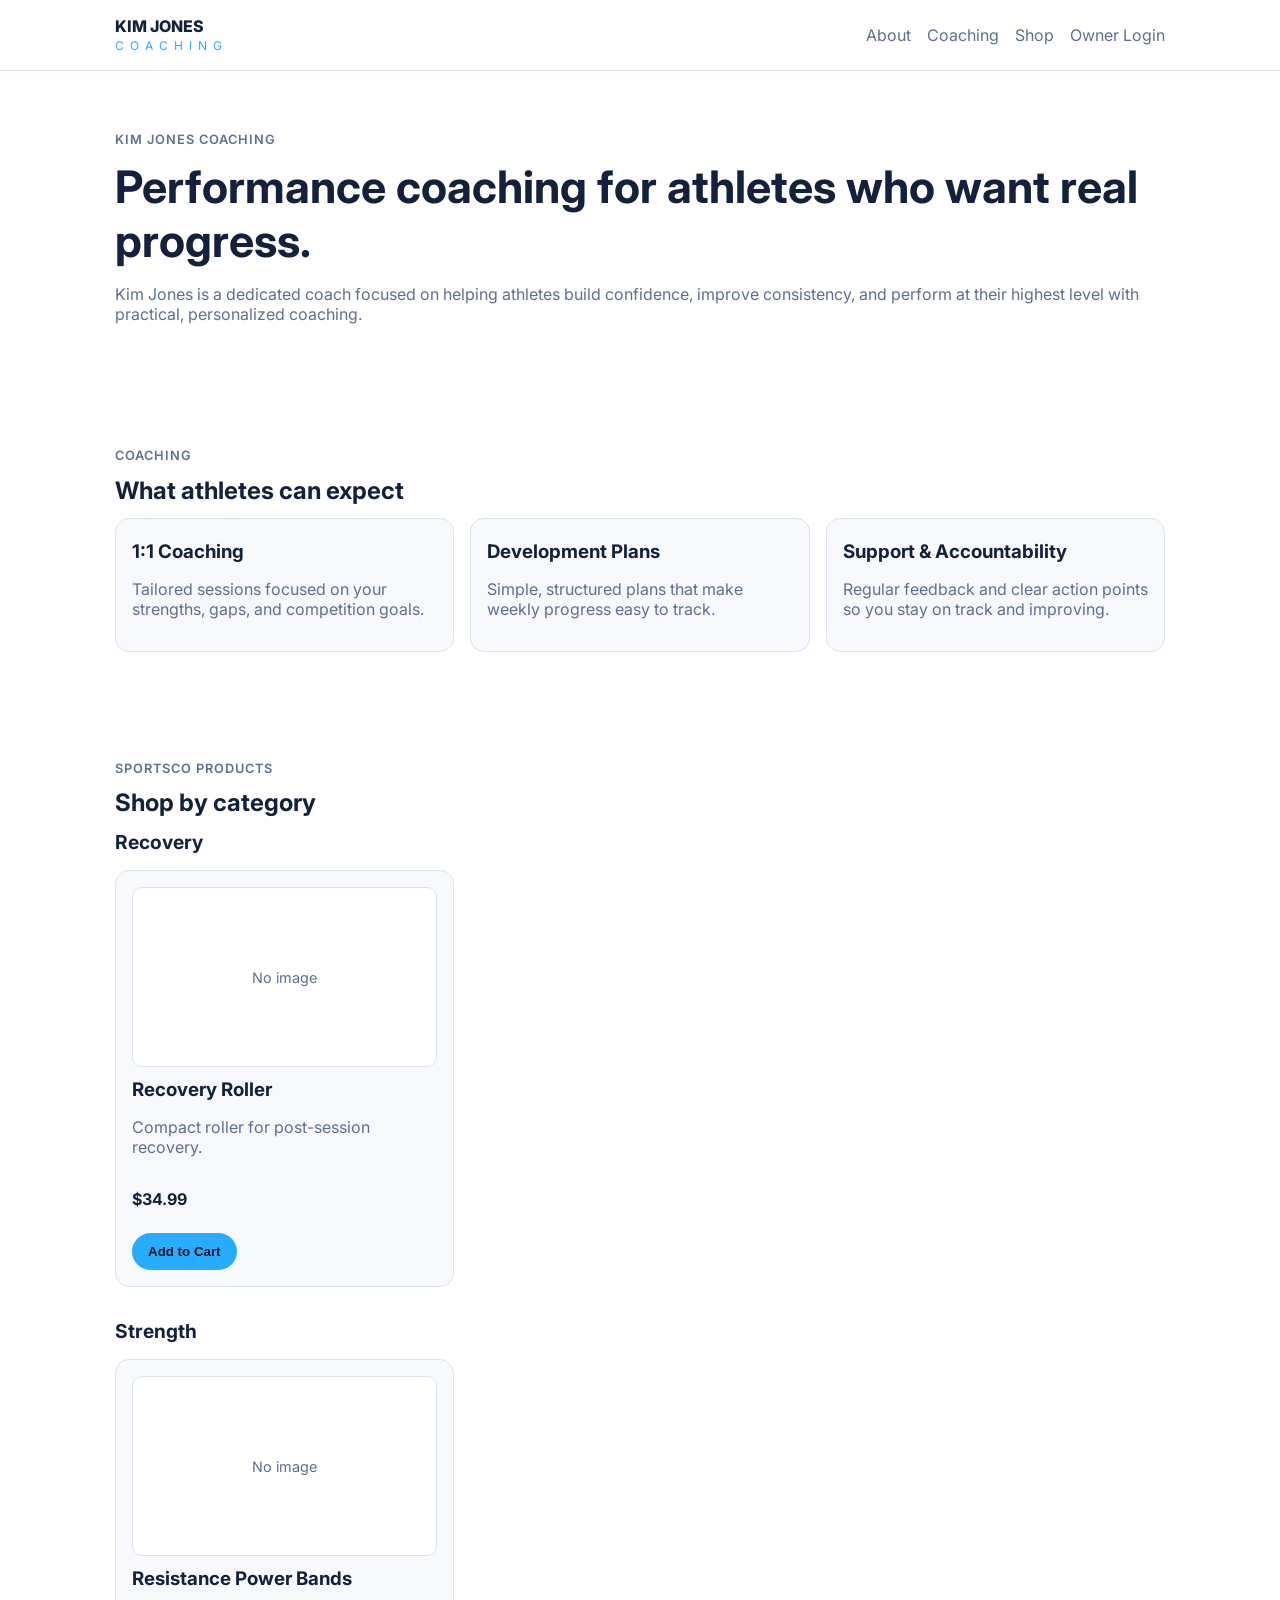
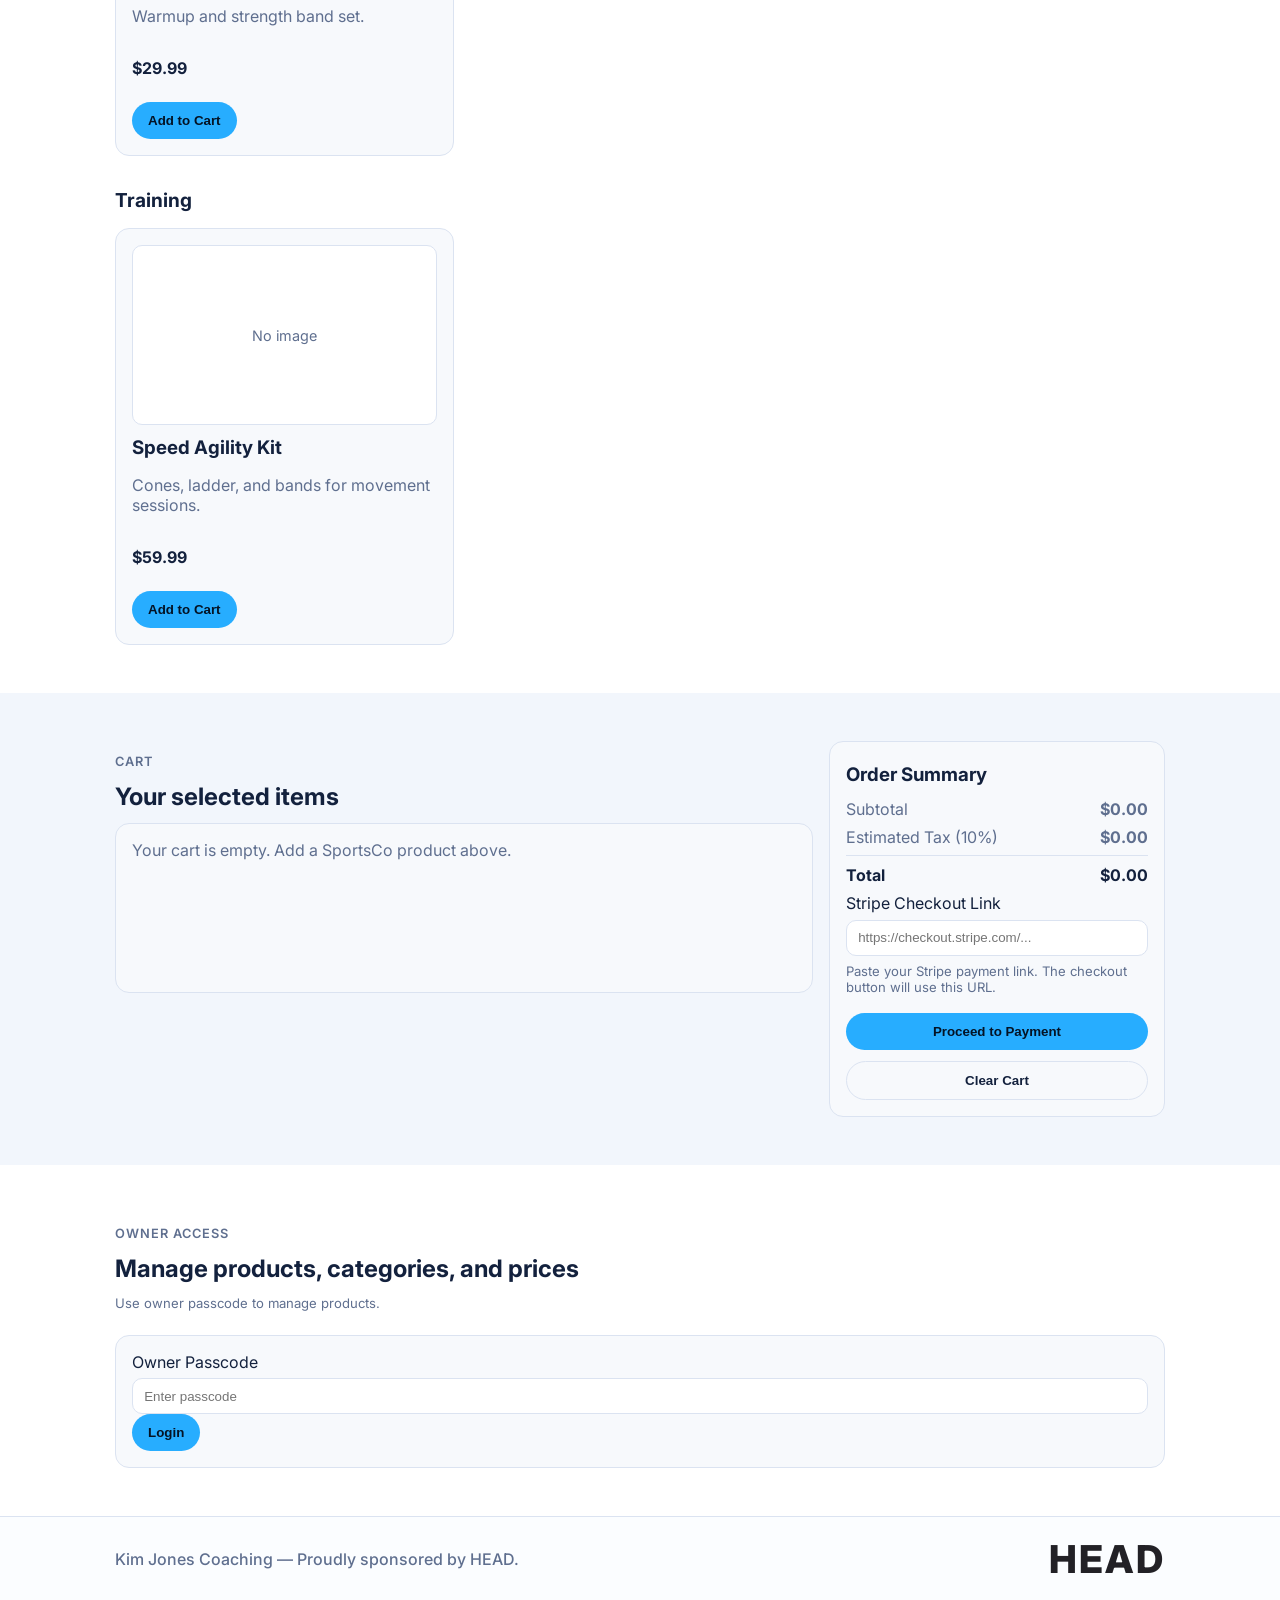
==== index.html @ 7fb7e4e1 "Restructure homepage content, move HEAD sponsor to footer, and add product categories" ====
<!DOCTYPE html>
<html lang="en">
  <head>
    <meta charset="UTF-8" />
    <meta name="viewport" content="width=device-width, initial-scale=1.0" />
    <title>Kim Jones Coaching</title>
    <link rel="preconnect" href="https://fonts.googleapis.com" />
    <link rel="preconnect" href="https://fonts.gstatic.com" crossorigin />
    <link
      href="https://fonts.googleapis.com/css2?family=Inter:wght@400;500;600;700;800&display=swap"
      rel="stylesheet"
    />
    <link rel="stylesheet" href="styles.css" />
  </head>
  <body>
    <header class="site-header">
      <nav class="container nav">
        <a href="#" class="brand" aria-label="Kim Jones Coaching home">
          <span class="brand-main">KIM JONES</span>
          <span class="brand-sub">COACHING</span>
        </a>
        <div class="nav-links">
          <a href="#about">About</a>
          <a href="#coaching">Coaching</a>
          <a href="#shop">Shop</a>
          <a href="#owner">Owner Login</a>
        </div>
      </nav>
    </header>

    <main>
      <section class="hero" id="about">
        <div class="container hero-grid">
          <div class="hero-copy">
            <p class="eyebrow">Kim Jones Coaching</p>
            <h1>Performance coaching for athletes who want real progress.</h1>
            <p>
              Kim Jones is a dedicated coach focused on helping athletes build confidence,
              improve consistency, and perform at their highest level with practical,
              personalized coaching.
            </p>
          </div>
        </div>
      </section>

      <section class="section" id="coaching">
        <div class="container">
          <div class="section-head">
            <p class="eyebrow">Coaching</p>
            <h2>What athletes can expect</h2>
          </div>
          <div class="cards three-col">
            <article class="product-card">
              <h3>1:1 Coaching</h3>
              <p>Tailored sessions focused on your strengths, gaps, and competition goals.</p>
            </article>
            <article class="product-card">
              <h3>Development Plans</h3>
              <p>Simple, structured plans that make weekly progress easy to track.</p>
            </article>
            <article class="product-card">
              <h3>Support & Accountability</h3>
              <p>Regular feedback and clear action points so you stay on track and improving.</p>
            </article>
          </div>
        </div>
      </section>

      <section class="section" id="shop">
        <div class="container">
          <div class="section-head">
            <p class="eyebrow">SportsCo Products</p>
            <h2>Shop by category</h2>
          </div>
          <div id="product-list" class="shop-categories"></div>
        </div>
      </section>

      <section class="section alt" id="cart">
        <div class="container cart-layout">
          <div>
            <div class="section-head">
              <p class="eyebrow">Cart</p>
              <h2>Your selected items</h2>
            </div>
            <div id="cart-items" class="cart-items"></div>
          </div>

          <aside class="cart-summary" id="checkout">
            <h3>Order Summary</h3>
            <div class="summary-row"><span>Subtotal</span><strong id="subtotal">$0.00</strong></div>
            <div class="summary-row"><span>Estimated Tax (10%)</span><strong id="tax">$0.00</strong></div>
            <div class="summary-row total"><span>Total</span><strong id="total">$0.00</strong></div>

            <label for="stripe-link">Stripe Checkout Link</label>
            <input id="stripe-link" type="url" placeholder="https://checkout.stripe.com/..." />
            <p class="helper-text">Paste your Stripe payment link. The checkout button will use this URL.</p>

            <button class="btn btn-primary full" id="checkout-btn">Proceed to Payment</button>
            <button class="btn btn-secondary full" id="clear-cart-btn">Clear Cart</button>
          </aside>
        </div>
      </section>

      <section class="section" id="owner">
        <div class="container owner-wrap">
          <div class="section-head">
            <p class="eyebrow">Owner Access</p>
            <h2>Manage products, categories, and prices</h2>
            <p id="owner-status" class="helper-text"></p>
          </div>

          <form id="owner-login-form" class="owner-login-form">
            <label for="owner-passcode">Owner Passcode</label>
            <input id="owner-passcode" type="password" placeholder="Enter passcode" required />
            <button type="submit" class="btn btn-primary">Login</button>
          </form>

          <div id="owner-panel" hidden>
            <form id="owner-add-form" class="owner-add-form">
              <h3>Add Product</h3>
              <input id="owner-product-name" type="text" placeholder="Product name" required />
              <input id="owner-product-price" type="number" step="0.01" min="0" placeholder="Price" required />
              <input id="owner-product-discount" type="number" step="0.01" min="0" max="100" placeholder="Discount % (optional)" />
              <input id="owner-product-category" type="text" placeholder="Category (e.g. Rackets, Shoes, Accessories)" required />
              <input id="owner-product-desc" type="text" placeholder="Short description" />
              <label for="owner-product-image">Product image</label>
              <input id="owner-product-image" type="file" accept="image/*" />
              <button type="submit" class="btn btn-primary">Add Product</button>
              <button type="button" id="owner-logout-btn" class="btn btn-secondary">Logout</button>
            </form>

            <div class="owner-products" id="owner-products-list"></div>
          </div>
        </div>
      </section>
    </main>

    <footer class="site-footer">
      <div class="container footer-inner">
        <p class="footer-copy">Kim Jones Coaching — Proudly sponsored by HEAD.</p>
        <a class="head-link" href="https://www.head.com/en_NZ/" target="_blank" rel="noopener noreferrer" aria-label="Visit HEAD New Zealand website">
          <span class="head-logo" aria-hidden="true">HEAD</span>
        </a>
      </div>
    </footer>

    <script src="app.js"></script>
  </body>
</html>
---- styles.css ----
:root {
  --bg: #ffffff;
  --surface: #f7f9fc;
  --text: #13213d;
  --muted: #5f6f8f;
  --primary: #27adff;
  --border: #dbe3f1;
  --radius: 14px;
}

* { box-sizing: border-box; }
body { margin: 0; font-family: "Inter", sans-serif; color: var(--text); background: var(--bg); }
.container { width: min(1050px, 92%); margin: 0 auto; }

.site-header { position: sticky; top: 0; backdrop-filter: blur(10px); background: rgba(255,255,255,0.95); border-bottom: 1px solid var(--border); }
.nav { min-height: 70px; display: flex; align-items: center; justify-content: space-between; gap: 1rem; }
.brand { text-decoration: none; color: var(--text); display: grid; line-height: 1; }
.brand-main { font-weight: 800; }
.brand-sub { color: var(--primary); letter-spacing: 6px; font-size: 0.75rem; margin-top: 0.35rem; }
.nav-links { display: flex; gap: 1rem; }
.nav-links a { color: var(--muted); text-decoration: none; }

.hero, .section { padding: 3rem 0; }
.hero-copy p, .section p { color: var(--muted); }
.eyebrow { color: var(--primary); font-size: 0.8rem; letter-spacing: 0.08em; text-transform: uppercase; font-weight: 600; }
h1 { font-size: clamp(1.8rem, 4vw, 2.8rem); margin: 0.3rem 0 0.8rem; }
h2, h3 { margin: 0.3rem 0 0.8rem; }

.shop-categories { display: grid; gap: 2rem; }
.category-section { display: grid; gap: 1rem; }
.category-title { margin: 0; font-size: 1.2rem; }

.cards { display: grid; gap: 1rem; }
.three-col { grid-template-columns: repeat(3, minmax(0, 1fr)); }
.product-card, .cart-summary, .cart-items, .cart-item, .owner-add-form, .owner-products, .owner-login-form {
  background: var(--surface); border: 1px solid var(--border); border-radius: var(--radius);
}
.product-card { padding: 1rem; }
.price { font-weight: 700; color: var(--text) !important; }
.old-price { margin: 0; text-decoration: line-through; color: var(--muted) !important; font-size: 0.92rem; }
.price-wrap { display: grid; gap: 0.15rem; margin-bottom: 0.5rem; }
.discount-badge { display: inline-block; background: #e8f7ee; color: #1a8a43; border: 1px solid #bce8cd; border-radius: 999px; font-size: 0.75rem; padding: 0.1rem 0.45rem; vertical-align: middle; }

.product-image-wrap { margin-bottom: 0.7rem; }
.product-image { width: 100%; height: 180px; object-fit: contain; border-radius: 10px; border: 1px solid var(--border); background: #fff; }
.product-image-placeholder { display: grid; place-items: center; color: var(--muted); font-size: 0.9rem; }
.owner-thumb { margin-top: 0.5rem; width: 90px; height: 90px; object-fit: contain; border-radius: 8px; border: 1px solid var(--border); }

.btn { border: 0; border-radius: 999px; padding: 0.68rem 1rem; font-weight: 600; cursor: pointer; }
.btn-primary { background: var(--primary); color: #041325; }
.btn-secondary { background: transparent; color: var(--text); border: 1px solid var(--border); }
.full { width: 100%; margin-top: 0.7rem; }

.alt { background: #f2f6fc; }
.cart-layout { display: grid; grid-template-columns: 1.35fr 0.65fr; gap: 1rem; }
.cart-items { padding: 1rem; min-height: 170px; }
.empty-cart { margin: 0; color: var(--muted); }
.cart-item { padding: 0.8rem; display: flex; align-items: center; justify-content: space-between; margin-bottom: 0.7rem; }
.cart-item h4, .cart-item p { margin: 0; }
.cart-item p { color: var(--muted); }
.qty-controls { display: flex; align-items: center; gap: 0.6rem; }
.qty-btn { width: 30px; height: 30px; border-radius: 50%; border: 1px solid var(--border); background: transparent; color: var(--text); cursor: pointer; }

.cart-summary { padding: 1rem; height: fit-content; }
.summary-row { display: flex; justify-content: space-between; margin: 0.5rem 0; color: var(--muted); }
.summary-row.total { color: var(--text); font-weight: 700; border-top: 1px solid var(--border); padding-top: 0.6rem; }

input[type="url"], input[type="text"], input[type="number"], input[type="password"] {
  width: 100%; margin-top: 0.4rem; border: 1px solid var(--border); border-radius: 10px; background: #ffffff; color: var(--text); padding: 0.6rem 0.7rem;
}
.helper-text { font-size: 0.82rem; color: var(--muted); margin: 0.45rem 0; }
.owner-meta { font-size: 0.84rem; color: var(--muted); margin-top: 0.2rem !important; }

.owner-wrap { display: grid; gap: 1rem; }
.owner-login-form, .owner-add-form, .owner-products { padding: 1rem; }
.owner-add-form { display: grid; gap: 0.6rem; }
.owner-products { display: grid; gap: 0.8rem; }
.owner-product-row { display: flex; justify-content: space-between; align-items: center; border: 1px solid var(--border); border-radius: 10px; padding: 0.8rem; background: #fff; gap: 0.8rem; }
.owner-product-row p { margin: 0; }
.owner-row-actions { display: grid; gap: 0.4rem; width: 180px; }

.site-footer { border-top: 1px solid var(--border); background: #fbfdff; }
.footer-inner { min-height: 84px; display: flex; align-items: center; justify-content: space-between; gap: 1rem; }
.footer-copy { margin: 0; color: var(--muted); font-weight: 500; }
.head-link { text-decoration: none; }
.head-logo { font-size: clamp(2rem, 4vw, 2.4rem); letter-spacing: 0.06em; font-weight: 800; color: #222126; line-height: 1; }

@media (max-width: 900px) {
  .nav-links { display: none; }
  .three-col, .cart-layout, .owner-product-row { grid-template-columns: 1fr; display: grid; }
  .owner-row-actions { width: 100%; }
  .footer-inner { flex-direction: column; justify-content: center; padding: 0.9rem 0; text-align: center; }
}
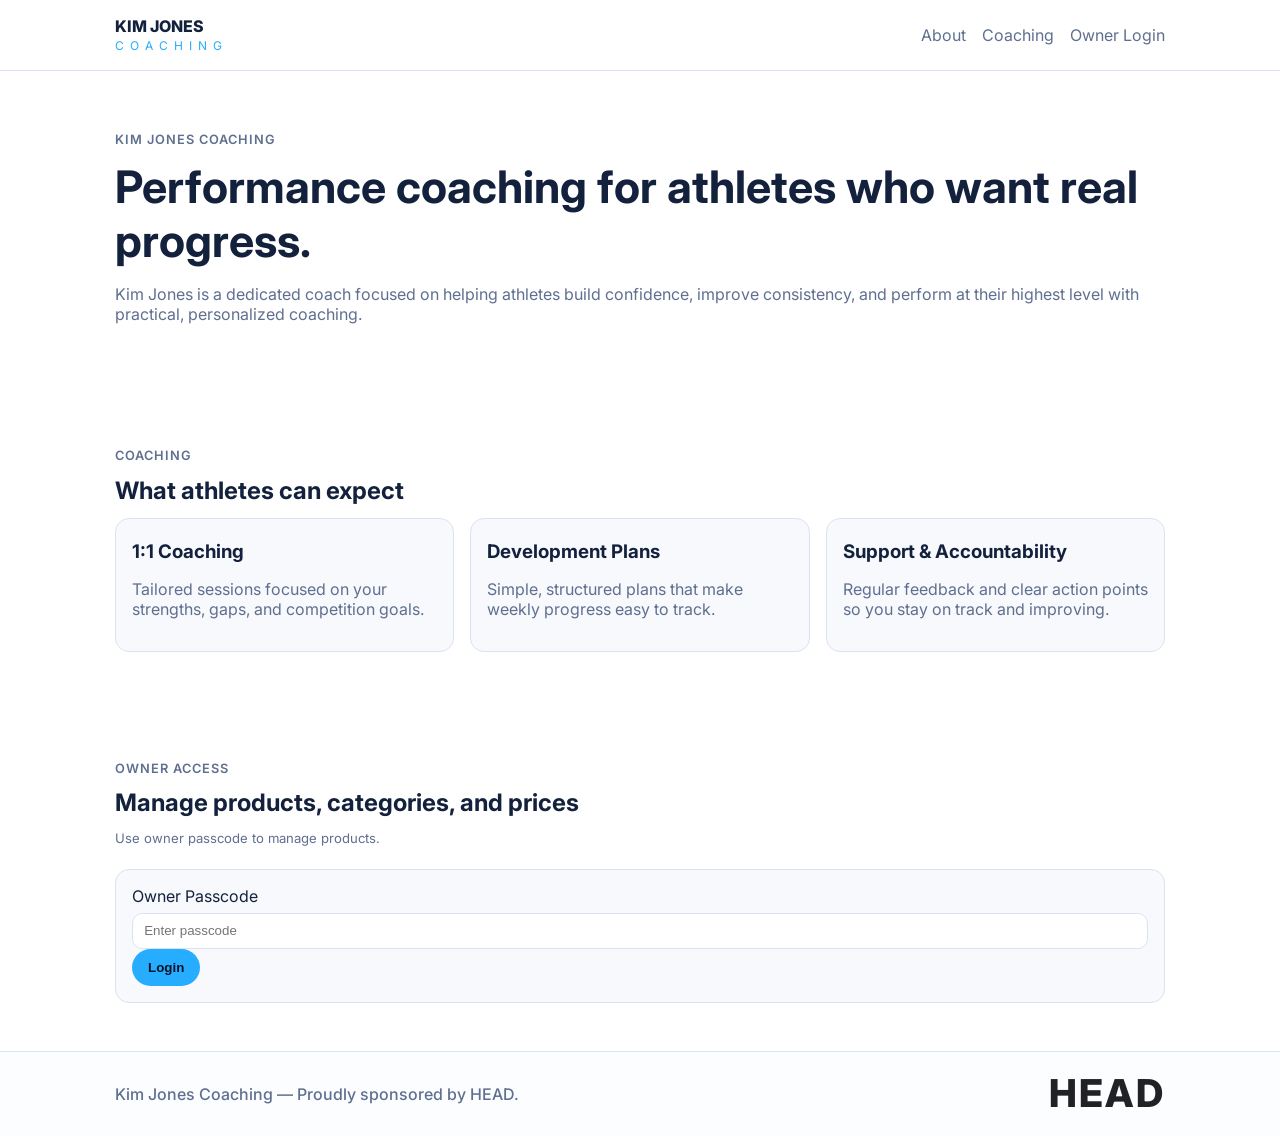
==== commit 3681c319: "Hide storefront from homepage and show shop/cart only in owner panel" ====
--- a/index.html
+++ b/index.html
@@ -22,7 +22,6 @@
         <div class="nav-links">
           <a href="#about">About</a>
           <a href="#coaching">Coaching</a>
-          <a href="#shop">Shop</a>
           <a href="#owner">Owner Login</a>
         </div>
       </nav>
@@ -66,42 +65,6 @@
         </div>
       </section>
 
-      <section class="section" id="shop">
-        <div class="container">
-          <div class="section-head">
-            <p class="eyebrow">SportsCo Products</p>
-            <h2>Shop by category</h2>
-          </div>
-          <div id="product-list" class="shop-categories"></div>
-        </div>
-      </section>
-
-      <section class="section alt" id="cart">
-        <div class="container cart-layout">
-          <div>
-            <div class="section-head">
-              <p class="eyebrow">Cart</p>
-              <h2>Your selected items</h2>
-            </div>
-            <div id="cart-items" class="cart-items"></div>
-          </div>
-
-          <aside class="cart-summary" id="checkout">
-            <h3>Order Summary</h3>
-            <div class="summary-row"><span>Subtotal</span><strong id="subtotal">$0.00</strong></div>
-            <div class="summary-row"><span>Estimated Tax (10%)</span><strong id="tax">$0.00</strong></div>
-            <div class="summary-row total"><span>Total</span><strong id="total">$0.00</strong></div>
-
-            <label for="stripe-link">Stripe Checkout Link</label>
-            <input id="stripe-link" type="url" placeholder="https://checkout.stripe.com/..." />
-            <p class="helper-text">Paste your Stripe payment link. The checkout button will use this URL.</p>
-
-            <button class="btn btn-primary full" id="checkout-btn">Proceed to Payment</button>
-            <button class="btn btn-secondary full" id="clear-cart-btn">Clear Cart</button>
-          </aside>
-        </div>
-      </section>
-
       <section class="section" id="owner">
         <div class="container owner-wrap">
           <div class="section-head">
@@ -117,6 +80,40 @@
           </form>
 
           <div id="owner-panel" hidden>
+            <section class="owner-commerce">
+              <div class="section-head compact">
+                <p class="eyebrow">Store Preview</p>
+                <h3>Shop by category</h3>
+              </div>
+              <div id="product-list" class="shop-categories"></div>
+            </section>
+
+            <section class="owner-commerce alt-block">
+              <div class="cart-layout">
+                <div>
+                  <div class="section-head compact">
+                    <p class="eyebrow">Cart</p>
+                    <h3>Your selected items</h3>
+                  </div>
+                  <div id="cart-items" class="cart-items"></div>
+                </div>
+
+                <aside class="cart-summary" id="checkout">
+                  <h3>Order Summary</h3>
+                  <div class="summary-row"><span>Subtotal</span><strong id="subtotal">$0.00</strong></div>
+                  <div class="summary-row"><span>Estimated Tax (10%)</span><strong id="tax">$0.00</strong></div>
+                  <div class="summary-row total"><span>Total</span><strong id="total">$0.00</strong></div>
+
+                  <label for="stripe-link">Stripe Checkout Link</label>
+                  <input id="stripe-link" type="url" placeholder="https://checkout.stripe.com/..." />
+                  <p class="helper-text">Paste your Stripe payment link. The checkout button will use this URL.</p>
+
+                  <button class="btn btn-primary full" id="checkout-btn">Proceed to Payment</button>
+                  <button class="btn btn-secondary full" id="clear-cart-btn">Clear Cart</button>
+                </aside>
+              </div>
+            </section>
+
             <form id="owner-add-form" class="owner-add-form">
               <h3>Add Product</h3>
               <input id="owner-product-name" type="text" placeholder="Product name" required />
--- a/styles.css
+++ b/styles.css
@@ -72,6 +72,11 @@
 .owner-meta { font-size: 0.84rem; color: var(--muted); margin-top: 0.2rem !important; }
 
 .owner-wrap { display: grid; gap: 1rem; }
+
+.owner-commerce { display: grid; gap: 1rem; margin-bottom: 1rem; }
+.alt-block { background: #f2f6fc; border: 1px solid var(--border); border-radius: var(--radius); padding: 1rem; }
+.section-head.compact { margin-bottom: 0.4rem; }
+
 .owner-login-form, .owner-add-form, .owner-products { padding: 1rem; }
 .owner-add-form { display: grid; gap: 0.6rem; }
 .owner-products { display: grid; gap: 0.8rem; }
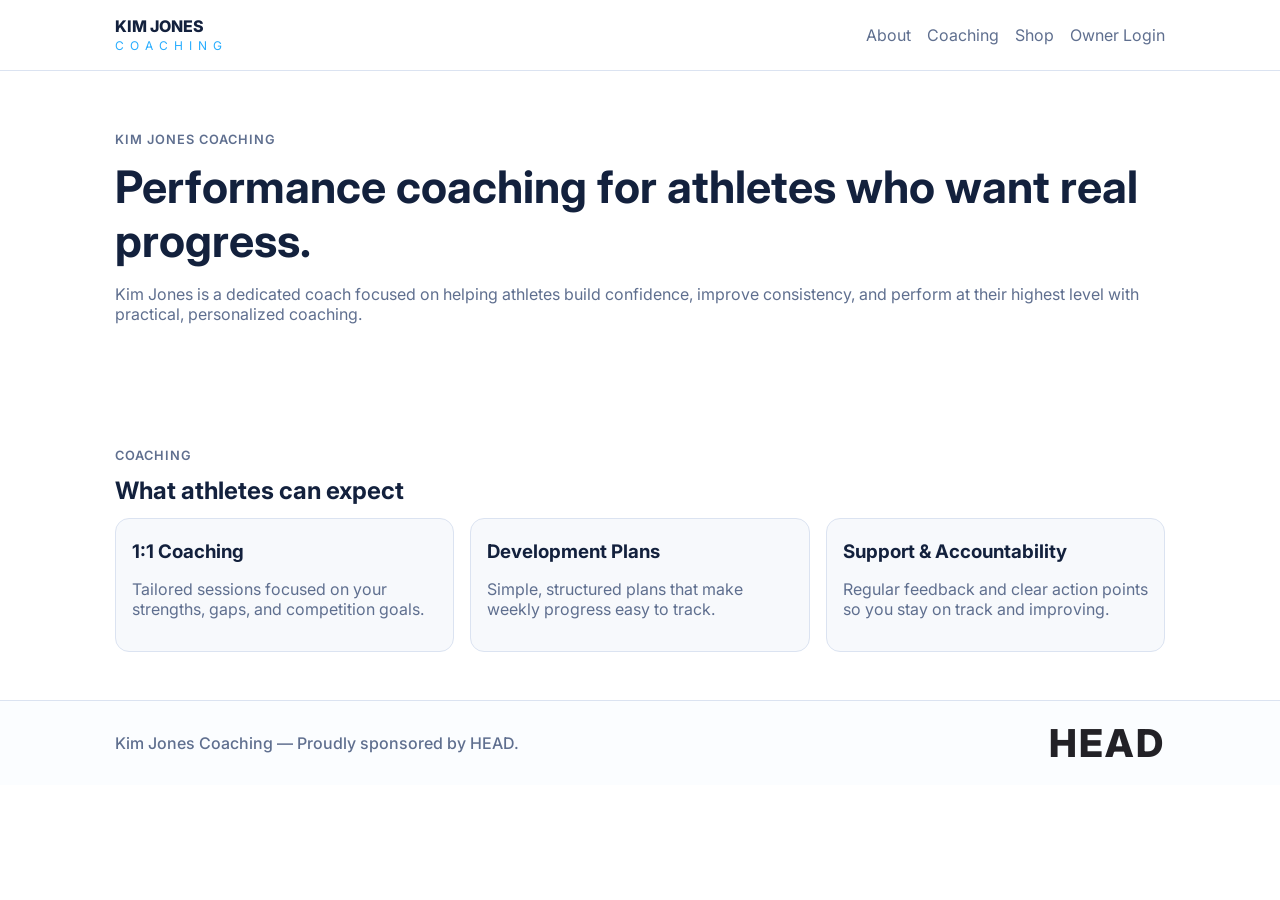
==== commit f7320040: "Split shop and owner into separate pages and keep homepage coaching-only" ====
--- a/index.html
+++ b/index.html
@@ -22,7 +22,8 @@
         <div class="nav-links">
           <a href="#about">About</a>
           <a href="#coaching">Coaching</a>
-          <a href="#owner">Owner Login</a>
+          <a href="shop.html">Shop</a>
+          <a href="owner.html">Owner Login</a>
         </div>
       </nav>
     </header>
@@ -64,73 +65,6 @@
           </div>
         </div>
       </section>
-
-      <section class="section" id="owner">
-        <div class="container owner-wrap">
-          <div class="section-head">
-            <p class="eyebrow">Owner Access</p>
-            <h2>Manage products, categories, and prices</h2>
-            <p id="owner-status" class="helper-text"></p>
-          </div>
-
-          <form id="owner-login-form" class="owner-login-form">
-            <label for="owner-passcode">Owner Passcode</label>
-            <input id="owner-passcode" type="password" placeholder="Enter passcode" required />
-            <button type="submit" class="btn btn-primary">Login</button>
-          </form>
-
-          <div id="owner-panel" hidden>
-            <section class="owner-commerce">
-              <div class="section-head compact">
-                <p class="eyebrow">Store Preview</p>
-                <h3>Shop by category</h3>
-              </div>
-              <div id="product-list" class="shop-categories"></div>
-            </section>
-
-            <section class="owner-commerce alt-block">
-              <div class="cart-layout">
-                <div>
-                  <div class="section-head compact">
-                    <p class="eyebrow">Cart</p>
-                    <h3>Your selected items</h3>
-                  </div>
-                  <div id="cart-items" class="cart-items"></div>
-                </div>
-
-                <aside class="cart-summary" id="checkout">
-                  <h3>Order Summary</h3>
-                  <div class="summary-row"><span>Subtotal</span><strong id="subtotal">$0.00</strong></div>
-                  <div class="summary-row"><span>Estimated Tax (10%)</span><strong id="tax">$0.00</strong></div>
-                  <div class="summary-row total"><span>Total</span><strong id="total">$0.00</strong></div>
-
-                  <label for="stripe-link">Stripe Checkout Link</label>
-                  <input id="stripe-link" type="url" placeholder="https://checkout.stripe.com/..." />
-                  <p class="helper-text">Paste your Stripe payment link. The checkout button will use this URL.</p>
-
-                  <button class="btn btn-primary full" id="checkout-btn">Proceed to Payment</button>
-                  <button class="btn btn-secondary full" id="clear-cart-btn">Clear Cart</button>
-                </aside>
-              </div>
-            </section>
-
-            <form id="owner-add-form" class="owner-add-form">
-              <h3>Add Product</h3>
-              <input id="owner-product-name" type="text" placeholder="Product name" required />
-              <input id="owner-product-price" type="number" step="0.01" min="0" placeholder="Price" required />
-              <input id="owner-product-discount" type="number" step="0.01" min="0" max="100" placeholder="Discount % (optional)" />
-              <input id="owner-product-category" type="text" placeholder="Category (e.g. Rackets, Shoes, Accessories)" required />
-              <input id="owner-product-desc" type="text" placeholder="Short description" />
-              <label for="owner-product-image">Product image</label>
-              <input id="owner-product-image" type="file" accept="image/*" />
-              <button type="submit" class="btn btn-primary">Add Product</button>
-              <button type="button" id="owner-logout-btn" class="btn btn-secondary">Logout</button>
-            </form>
-
-            <div class="owner-products" id="owner-products-list"></div>
-          </div>
-        </div>
-      </section>
     </main>
 
     <footer class="site-footer">
@@ -141,7 +75,5 @@
         </a>
       </div>
     </footer>
-
-    <script src="app.js"></script>
   </body>
 </html>
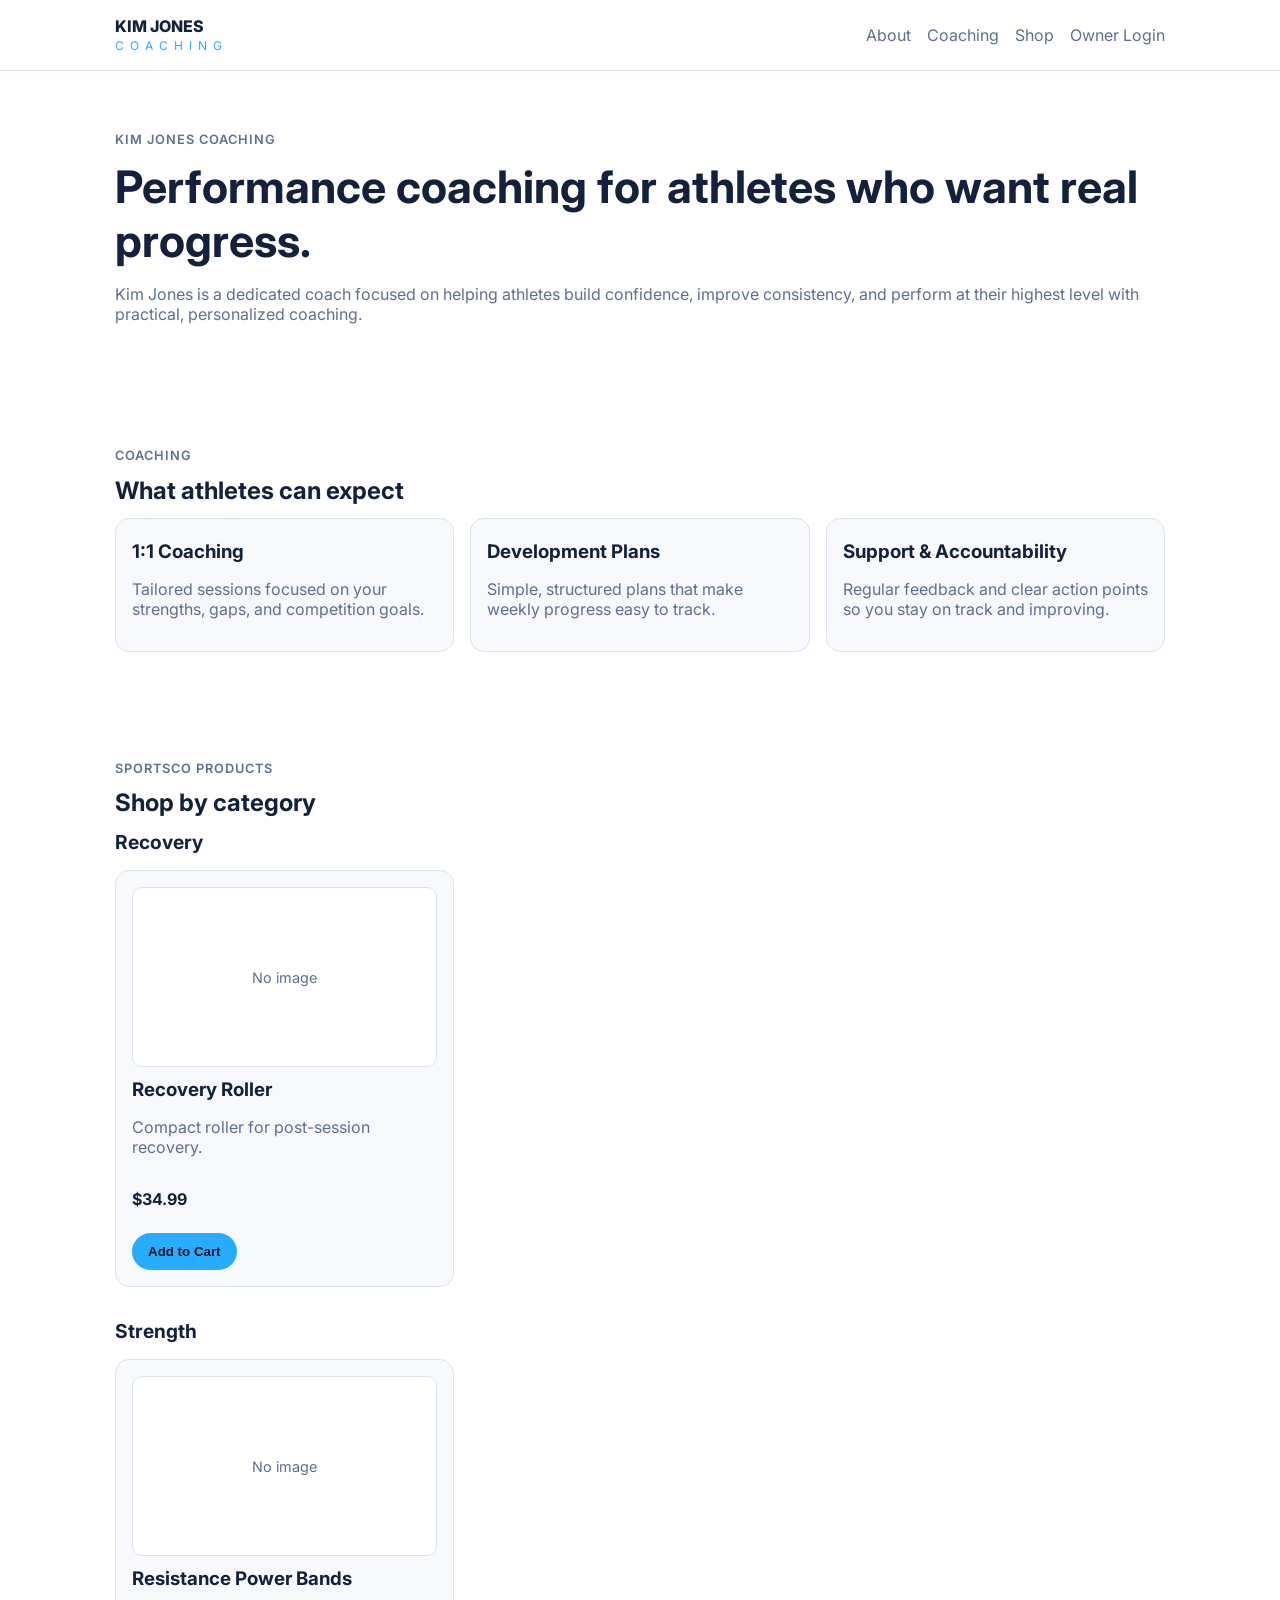
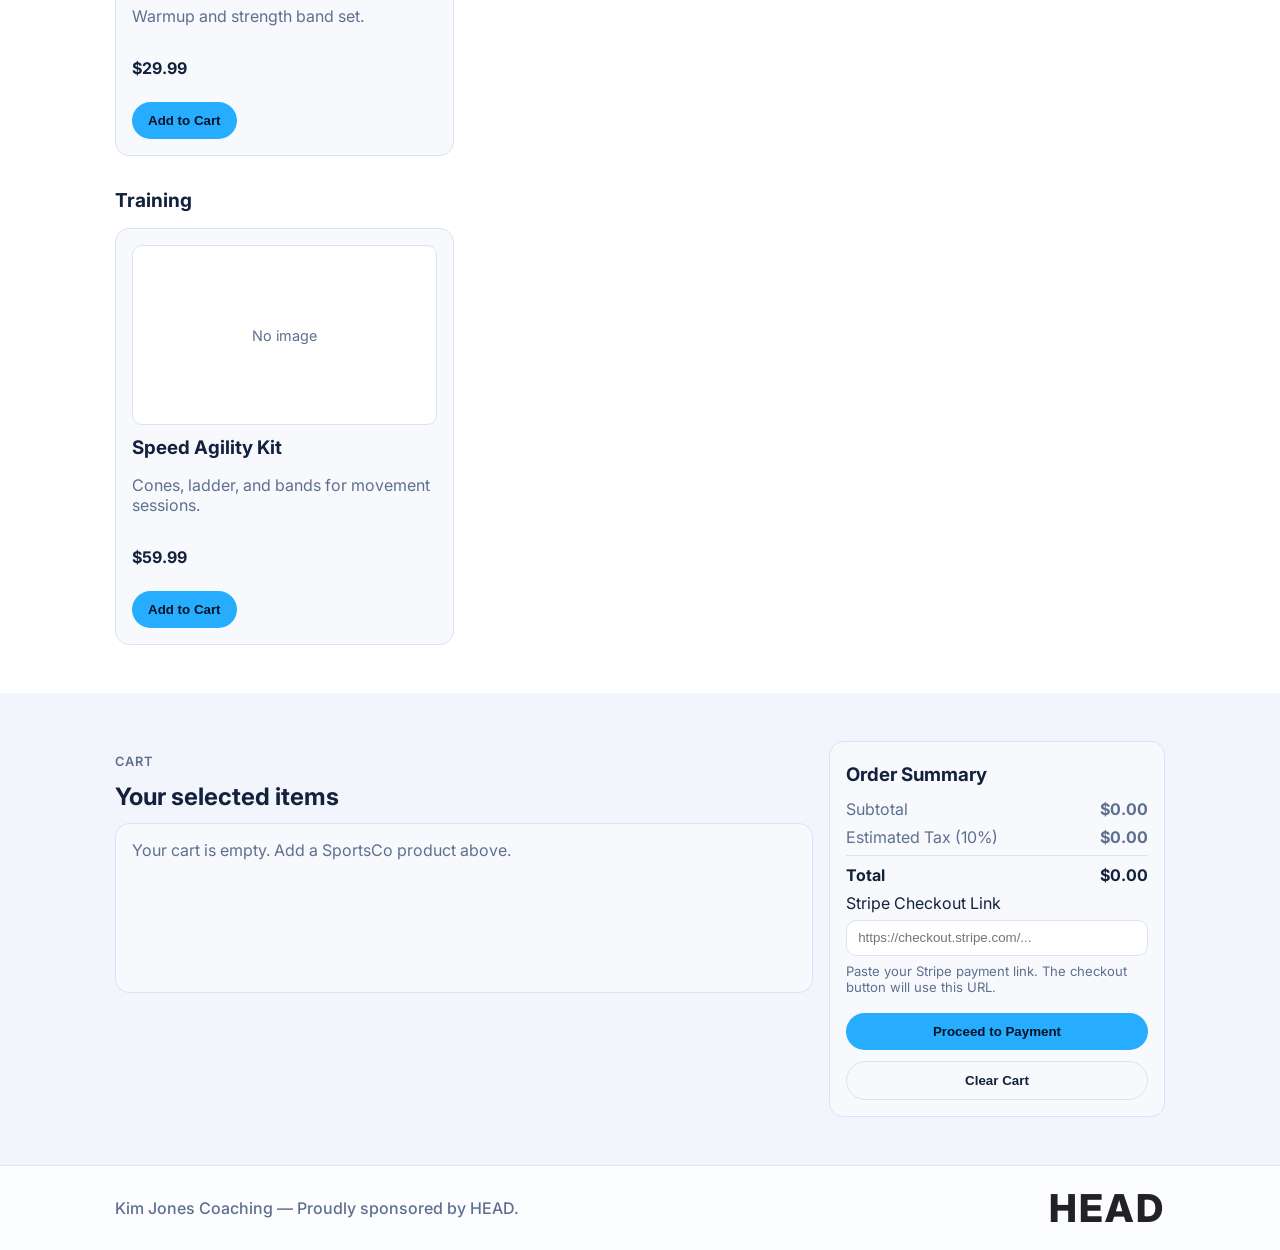
==== commit 2197d5a0: "Move owner tools to dedicated owner page and hide from homepage" ====
--- a/index.html
+++ b/index.html
@@ -22,7 +22,7 @@
         <div class="nav-links">
           <a href="#about">About</a>
           <a href="#coaching">Coaching</a>
-          <a href="shop.html">Shop</a>
+          <a href="#shop">Shop</a>
           <a href="owner.html">Owner Login</a>
         </div>
       </nav>
@@ -65,6 +65,44 @@
           </div>
         </div>
       </section>
+
+      <section class="section" id="shop">
+        <div class="container">
+          <div class="section-head">
+            <p class="eyebrow">SportsCo Products</p>
+            <h2>Shop by category</h2>
+          </div>
+          <div id="product-list" class="shop-categories"></div>
+        </div>
+      </section>
+
+      <section class="section alt" id="cart">
+        <div class="container cart-layout">
+          <div>
+            <div class="section-head">
+              <p class="eyebrow">Cart</p>
+              <h2>Your selected items</h2>
+            </div>
+            <div id="cart-items" class="cart-items"></div>
+          </div>
+
+          <aside class="cart-summary" id="checkout">
+            <h3>Order Summary</h3>
+            <div class="summary-row"><span>Subtotal</span><strong id="subtotal">$0.00</strong></div>
+            <div class="summary-row"><span>Estimated Tax (10%)</span><strong id="tax">$0.00</strong></div>
+            <div class="summary-row total"><span>Total</span><strong id="total">$0.00</strong></div>
+
+            <label for="stripe-link">Stripe Checkout Link</label>
+            <input id="stripe-link" type="url" placeholder="https://checkout.stripe.com/..." />
+            <p class="helper-text">Paste your Stripe payment link. The checkout button will use this URL.</p>
+
+            <button class="btn btn-primary full" id="checkout-btn">Proceed to Payment</button>
+            <button class="btn btn-secondary full" id="clear-cart-btn">Clear Cart</button>
+          </aside>
+        </div>
+      </section>
+
+      
     </main>
 
     <footer class="site-footer">
@@ -75,5 +113,7 @@
         </a>
       </div>
     </footer>
+
+    <script src="app.js"></script>
   </body>
 </html>
--- a/styles.css
+++ b/styles.css
@@ -72,11 +72,6 @@
 .owner-meta { font-size: 0.84rem; color: var(--muted); margin-top: 0.2rem !important; }
 
 .owner-wrap { display: grid; gap: 1rem; }
-
-.owner-commerce { display: grid; gap: 1rem; margin-bottom: 1rem; }
-.alt-block { background: #f2f6fc; border: 1px solid var(--border); border-radius: var(--radius); padding: 1rem; }
-.section-head.compact { margin-bottom: 0.4rem; }
-
 .owner-login-form, .owner-add-form, .owner-products { padding: 1rem; }
 .owner-add-form { display: grid; gap: 0.6rem; }
 .owner-products { display: grid; gap: 0.8rem; }
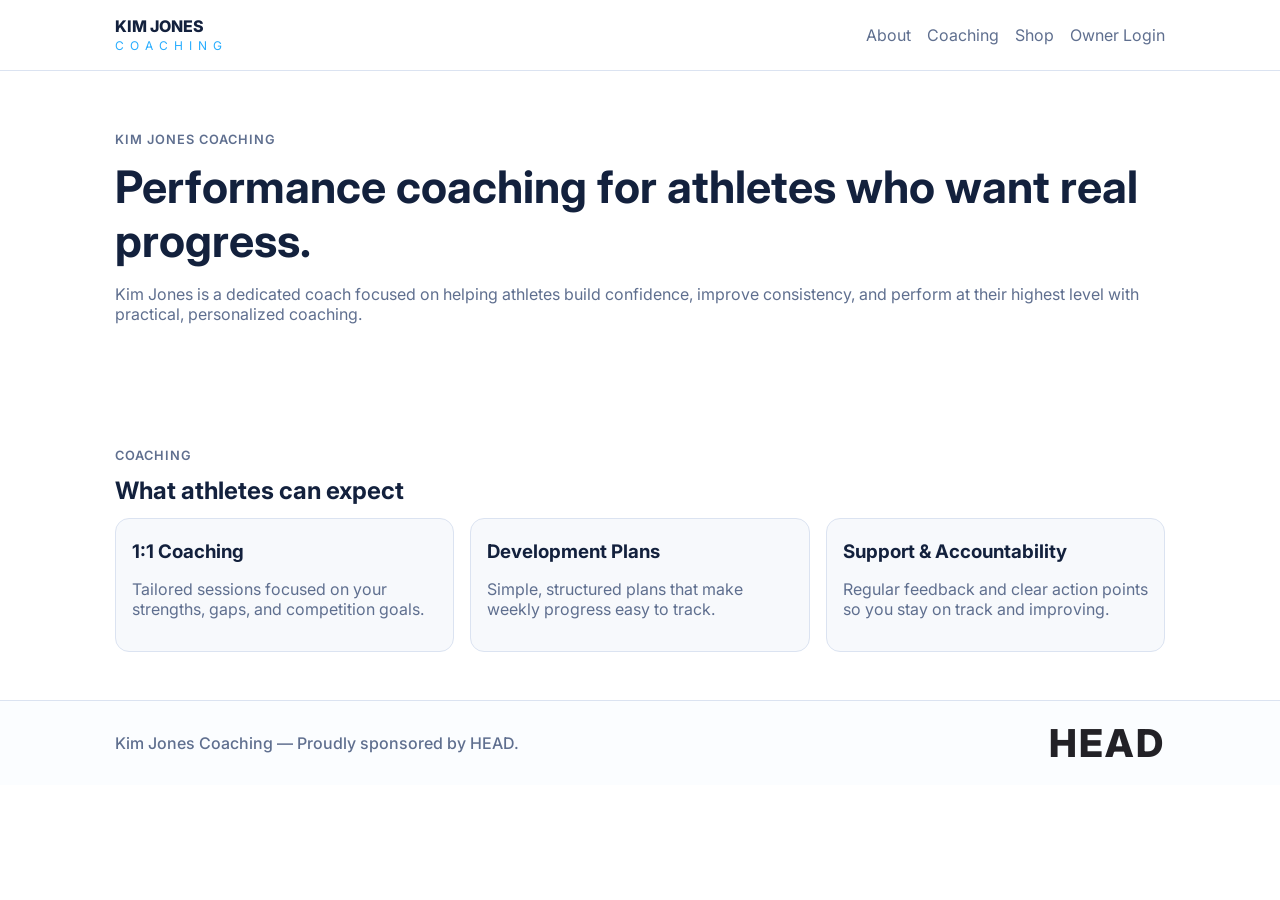
==== commit bbca38d6: "Move storefront off homepage and keep Shop as top navigation tab" ====
--- a/index.html
+++ b/index.html
@@ -22,7 +22,7 @@
         <div class="nav-links">
           <a href="#about">About</a>
           <a href="#coaching">Coaching</a>
-          <a href="#shop">Shop</a>
+          <a href="shop.html">Shop</a>
           <a href="owner.html">Owner Login</a>
         </div>
       </nav>
@@ -66,41 +66,9 @@
         </div>
       </section>
 
-      <section class="section" id="shop">
-        <div class="container">
-          <div class="section-head">
-            <p class="eyebrow">SportsCo Products</p>
-            <h2>Shop by category</h2>
-          </div>
-          <div id="product-list" class="shop-categories"></div>
-        </div>
-      </section>
+      
 
-      <section class="section alt" id="cart">
-        <div class="container cart-layout">
-          <div>
-            <div class="section-head">
-              <p class="eyebrow">Cart</p>
-              <h2>Your selected items</h2>
-            </div>
-            <div id="cart-items" class="cart-items"></div>
-          </div>
-
-          <aside class="cart-summary" id="checkout">
-            <h3>Order Summary</h3>
-            <div class="summary-row"><span>Subtotal</span><strong id="subtotal">$0.00</strong></div>
-            <div class="summary-row"><span>Estimated Tax (10%)</span><strong id="tax">$0.00</strong></div>
-            <div class="summary-row total"><span>Total</span><strong id="total">$0.00</strong></div>
-
-            <label for="stripe-link">Stripe Checkout Link</label>
-            <input id="stripe-link" type="url" placeholder="https://checkout.stripe.com/..." />
-            <p class="helper-text">Paste your Stripe payment link. The checkout button will use this URL.</p>
-
-            <button class="btn btn-primary full" id="checkout-btn">Proceed to Payment</button>
-            <button class="btn btn-secondary full" id="clear-cart-btn">Clear Cart</button>
-          </aside>
-        </div>
-      </section>
+      
 
       
     </main>
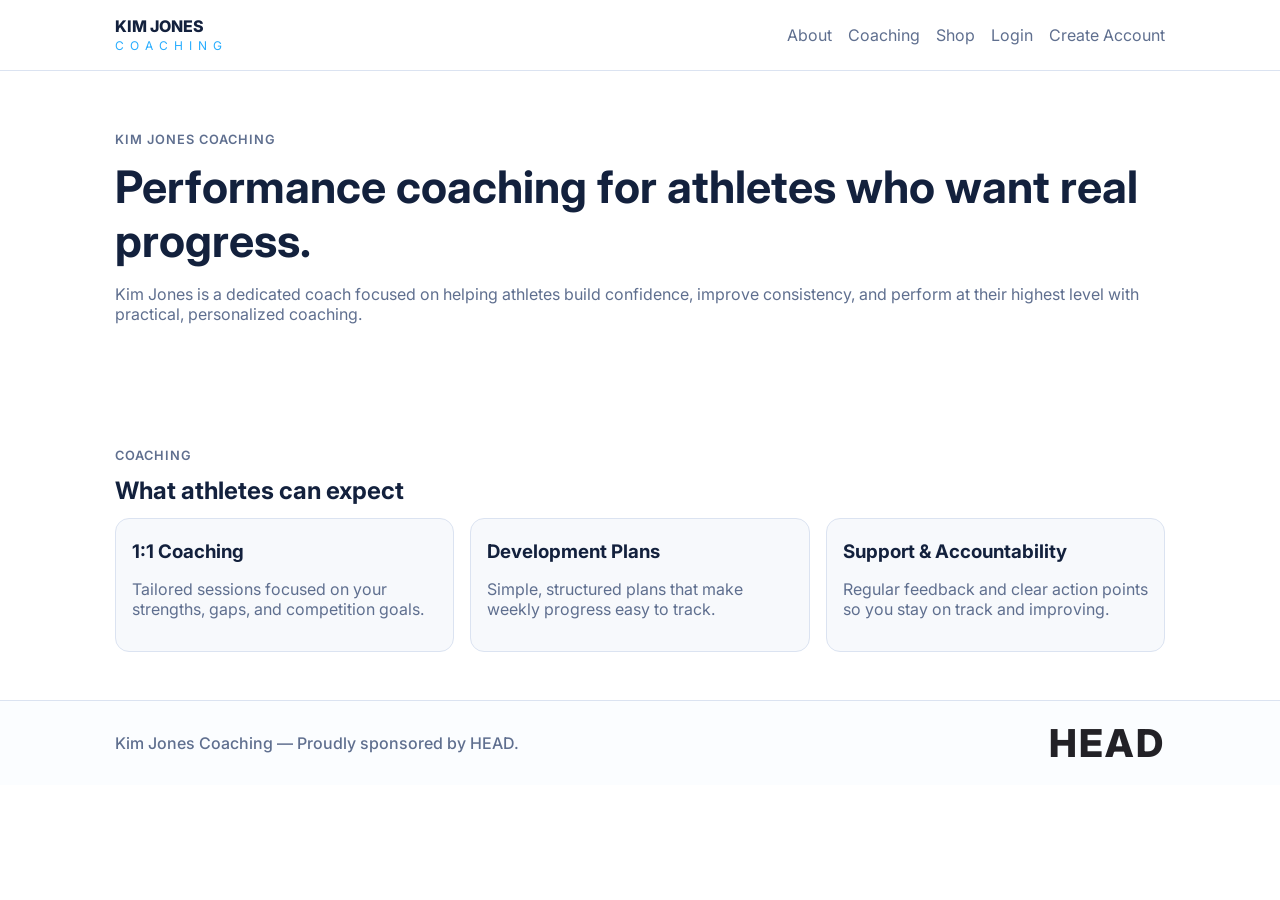
==== commit eb31e008: "Add role-based account login flow" ====
--- a/index.html
+++ b/index.html
@@ -23,7 +23,10 @@
           <a href="#about">About</a>
           <a href="#coaching">Coaching</a>
           <a href="shop.html">Shop</a>
-          <a href="owner.html">Owner Login</a>
+          <a href="account.html" data-auth-public>Login</a>
+          <a href="account.html?mode=signup" data-auth-public>Create Account</a>
+          <a href="account.html" data-auth-private hidden>My Account</a>
+          <button class="nav-button" type="button" data-sign-out hidden>Sign Out</button>
         </div>
       </nav>
     </header>
--- a/styles.css
+++ b/styles.css
@@ -9,6 +9,7 @@
 }
 
 * { box-sizing: border-box; }
+[hidden] { display: none !important; }
 body { margin: 0; font-family: "Inter", sans-serif; color: var(--text); background: var(--bg); }
 .container { width: min(1050px, 92%); margin: 0 auto; }
 
@@ -19,6 +20,8 @@
 .brand-sub { color: var(--primary); letter-spacing: 6px; font-size: 0.75rem; margin-top: 0.35rem; }
 .nav-links { display: flex; gap: 1rem; }
 .nav-links a { color: var(--muted); text-decoration: none; }
+.nav-button { border: 0; background: transparent; color: var(--muted); cursor: pointer; font: inherit; padding: 0; }
+.nav-button:hover, .nav-links a:hover { color: var(--text); }
 
 .hero, .section { padding: 3rem 0; }
 .hero-copy p, .section p { color: var(--muted); }
@@ -27,12 +30,16 @@
 h2, h3 { margin: 0.3rem 0 0.8rem; }
 
 .shop-categories { display: grid; gap: 2rem; }
+.shop-toolbar { display: flex; align-items: center; gap: 0.7rem; margin: 0.5rem 0 1rem; }
+.shop-filter-label { font-weight: 600; color: var(--text); }
+.shop-filter-select { min-width: 220px; border: 1px solid var(--border); border-radius: 10px; background: #fff; color: var(--text); padding: 0.55rem 0.7rem; }
+
 .category-section { display: grid; gap: 1rem; }
 .category-title { margin: 0; font-size: 1.2rem; }
 
 .cards { display: grid; gap: 1rem; }
 .three-col { grid-template-columns: repeat(3, minmax(0, 1fr)); }
-.product-card, .cart-summary, .cart-items, .cart-item, .owner-add-form, .owner-products, .owner-login-form {
+.product-card, .cart-summary, .cart-items, .cart-item, .owner-add-form, .owner-products, .auth-card, .dashboard-card {
   background: var(--surface); border: 1px solid var(--border); border-radius: var(--radius);
 }
 .product-card { padding: 1rem; }
@@ -65,19 +72,35 @@
 .summary-row { display: flex; justify-content: space-between; margin: 0.5rem 0; color: var(--muted); }
 .summary-row.total { color: var(--text); font-weight: 700; border-top: 1px solid var(--border); padding-top: 0.6rem; }
 
-input[type="url"], input[type="text"], input[type="number"], input[type="password"] {
+input[type="url"], input[type="text"], input[type="email"], input[type="tel"], input[type="number"], input[type="password"], select {
   width: 100%; margin-top: 0.4rem; border: 1px solid var(--border); border-radius: 10px; background: #ffffff; color: var(--text); padding: 0.6rem 0.7rem;
 }
 .helper-text { font-size: 0.82rem; color: var(--muted); margin: 0.45rem 0; }
 .owner-meta { font-size: 0.84rem; color: var(--muted); margin-top: 0.2rem !important; }
 
 .owner-wrap { display: grid; gap: 1rem; }
-.owner-login-form, .owner-add-form, .owner-products { padding: 1rem; }
+.owner-add-form, .owner-products { padding: 1rem; }
 .owner-add-form { display: grid; gap: 0.6rem; }
 .owner-products { display: grid; gap: 0.8rem; }
 .owner-product-row { display: flex; justify-content: space-between; align-items: center; border: 1px solid var(--border); border-radius: 10px; padding: 0.8rem; background: #fff; gap: 0.8rem; }
 .owner-product-row p { margin: 0; }
 .owner-row-actions { display: grid; gap: 0.4rem; width: 180px; }
+.category-add-row { display: grid; grid-template-columns: 1fr auto; gap: 0.6rem; align-items: end; }
+
+.account-grid { display: grid; grid-template-columns: 0.9fr 1.1fr; gap: 1.5rem; align-items: start; }
+.account-copy p, .account-area p { color: var(--muted); }
+.auth-card, .dashboard-card { padding: 1.2rem; }
+.mode-switch { display: grid; grid-template-columns: 1fr 1fr; background: #eef4fb; border: 1px solid var(--border); border-radius: 12px; padding: 0.25rem; margin-bottom: 1rem; }
+.mode-switch button { border: 0; border-radius: 10px; background: transparent; color: var(--muted); padding: 0.65rem 0.7rem; cursor: pointer; font: inherit; font-weight: 600; }
+.mode-switch button.active { background: var(--primary); color: #041325; }
+.auth-form { display: grid; gap: 0.95rem; margin-top: 1rem; }
+.auth-form label { display: grid; gap: 0.35rem; color: var(--text); font-weight: 600; }
+.auth-form input:focus { outline: 2px solid rgba(39, 173, 255, 0.35); border-color: var(--primary); }
+.muted, .form-message { color: var(--muted); }
+.form-message { min-height: 1.4rem; margin: 0; }
+.form-message[data-tone="success"] { color: #177a3a; }
+.form-message[data-tone="error"] { color: #b42318; }
+.dashboard-grid { display: grid; grid-template-columns: 1.2fr repeat(2, minmax(0, 0.9fr)); gap: 1rem; align-items: stretch; }
 
 .site-footer { border-top: 1px solid var(--border); background: #fbfdff; }
 .footer-inner { min-height: 84px; display: flex; align-items: center; justify-content: space-between; gap: 1rem; }
@@ -87,7 +110,7 @@
 
 @media (max-width: 900px) {
   .nav-links { display: none; }
-  .three-col, .cart-layout, .owner-product-row { grid-template-columns: 1fr; display: grid; }
+  .three-col, .cart-layout, .owner-product-row, .account-grid, .dashboard-grid { grid-template-columns: 1fr; display: grid; }
   .owner-row-actions { width: 100%; }
   .footer-inner { flex-direction: column; justify-content: center; padding: 0.9rem 0; text-align: center; }
 }
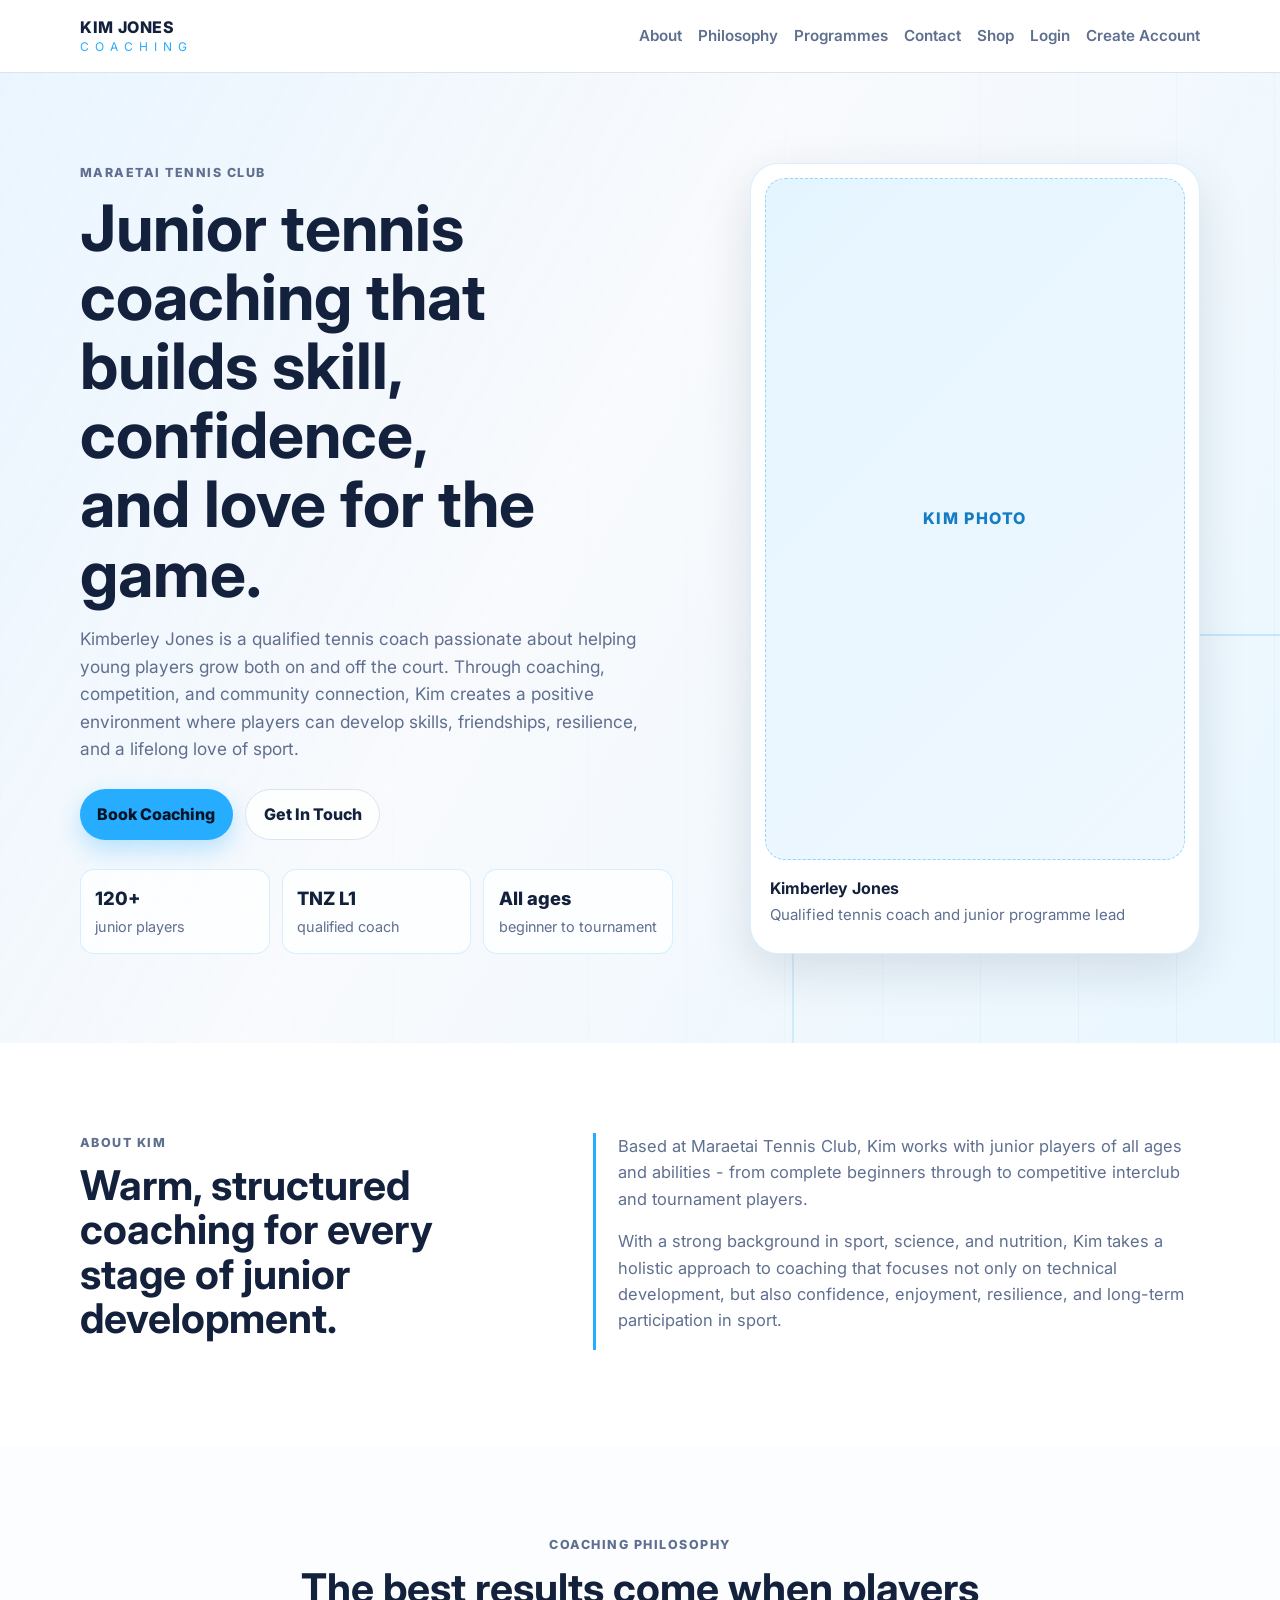
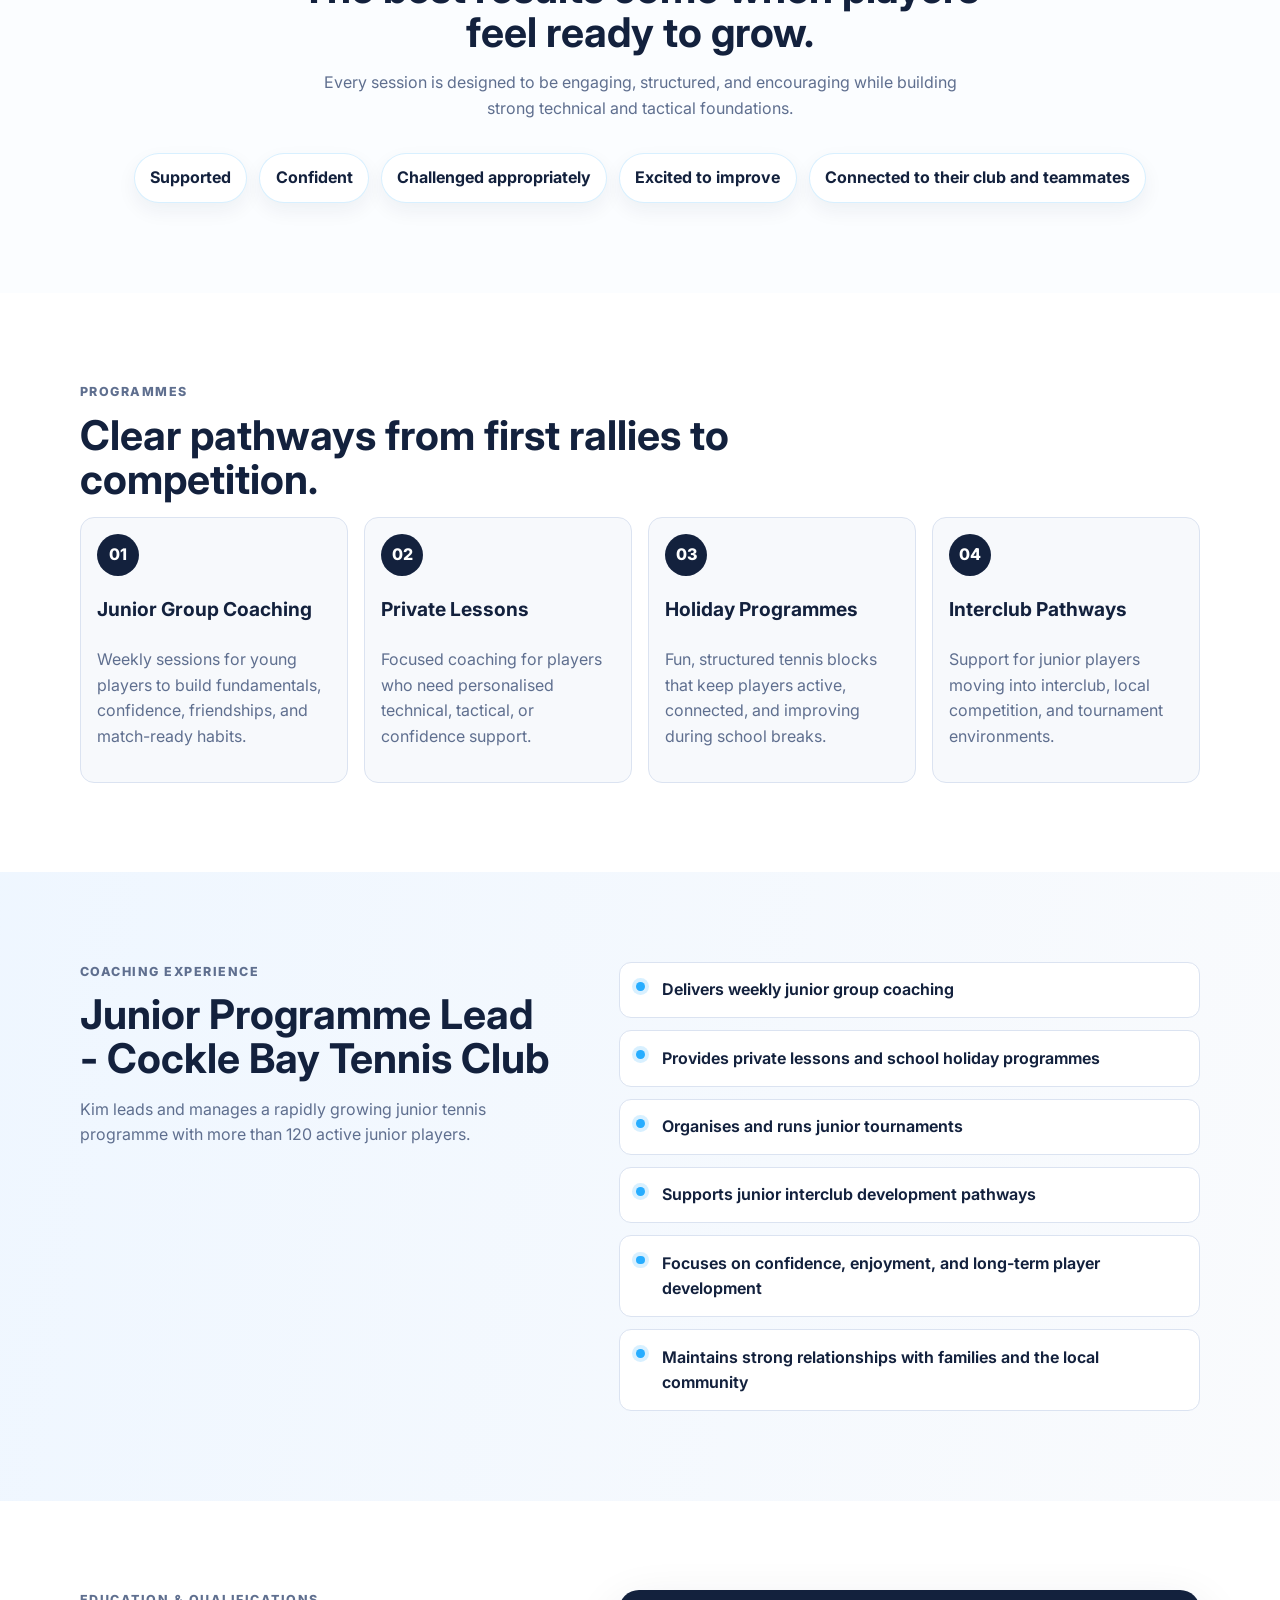
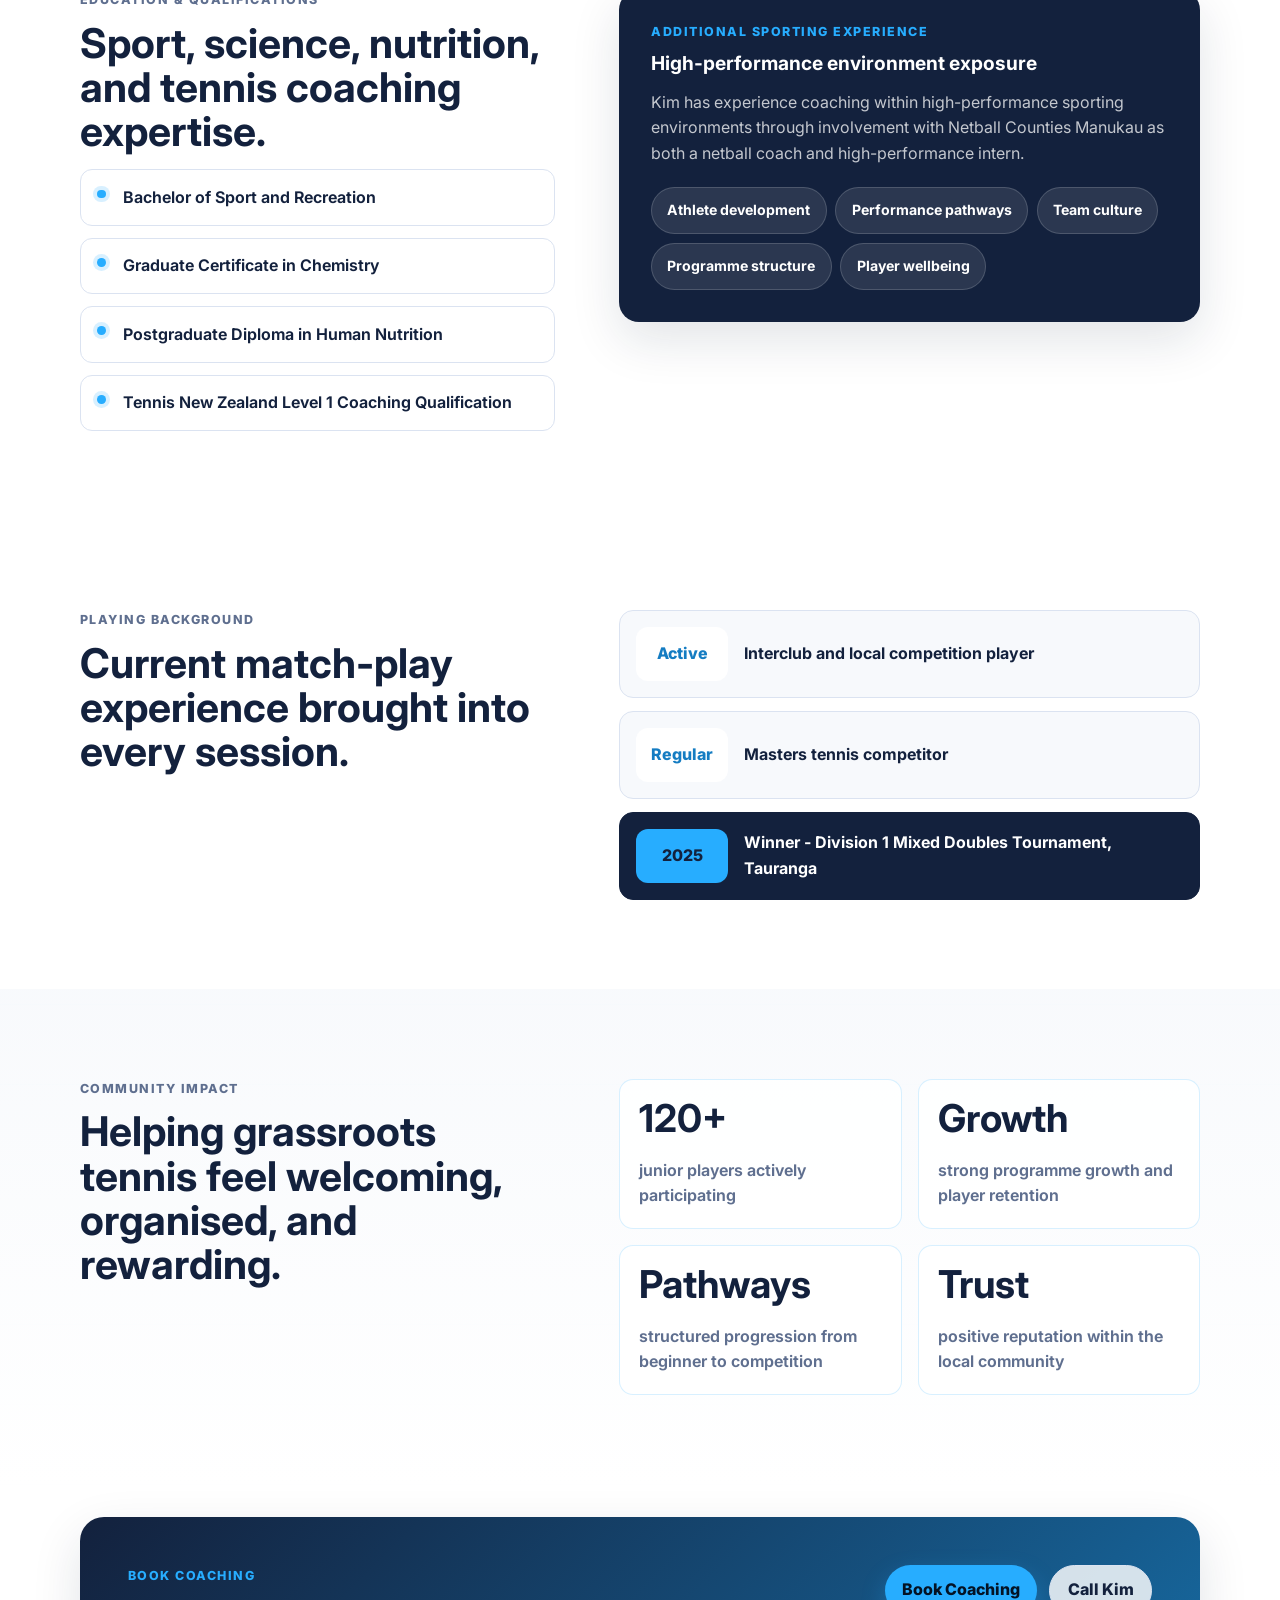
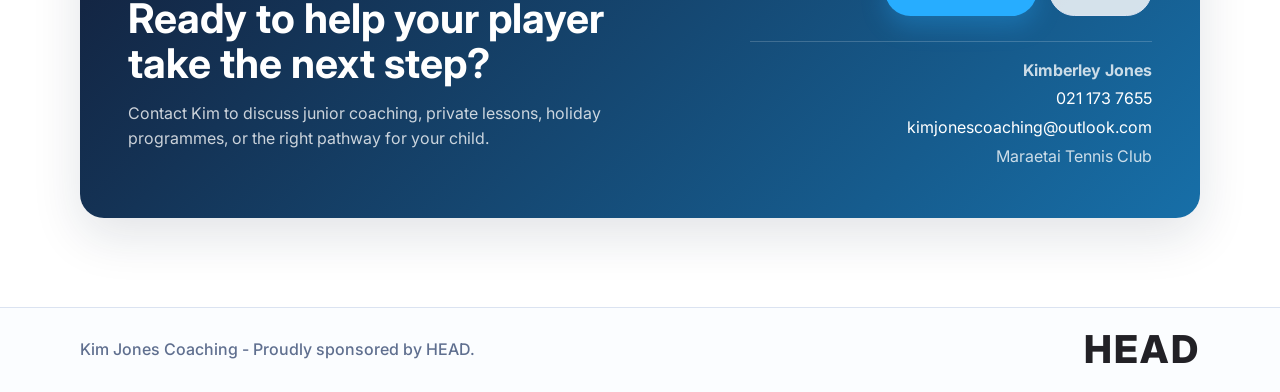
==== commit a43eb417: "Create premium About page for Kim Jones Coaching" ====
--- a/index.html
+++ b/index.html
@@ -3,7 +3,11 @@
   <head>
     <meta charset="UTF-8" />
     <meta name="viewport" content="width=device-width, initial-scale=1.0" />
-    <title>Kim Jones Coaching</title>
+    <meta
+      name="description"
+      content="Learn about Kimberley Jones, qualified tennis coach at Maraetai Tennis Club, and book junior tennis coaching for beginner, interclub, and tournament players."
+    />
+    <title>About Kim | Kim Jones Coaching</title>
     <link rel="preconnect" href="https://fonts.googleapis.com" />
     <link rel="preconnect" href="https://fonts.gstatic.com" crossorigin />
     <link
@@ -14,14 +18,21 @@
   </head>
   <body>
     <header class="site-header">
-      <nav class="container nav">
-        <a href="#" class="brand" aria-label="Kim Jones Coaching home">
+      <nav class="container nav" aria-label="Primary navigation">
+        <a href="index.html" class="brand" aria-label="Kim Jones Coaching home">
           <span class="brand-main">KIM JONES</span>
           <span class="brand-sub">COACHING</span>
         </a>
-        <div class="nav-links">
+        <button class="menu-toggle" type="button" aria-label="Open menu" aria-controls="primary-nav" aria-expanded="false" data-menu-toggle>
+          <span></span>
+          <span></span>
+          <span></span>
+        </button>
+        <div class="nav-links" id="primary-nav" data-nav-links>
           <a href="#about">About</a>
-          <a href="#coaching">Coaching</a>
+          <a href="#philosophy">Philosophy</a>
+          <a href="#programmes">Programmes</a>
+          <a href="#contact">Contact</a>
           <a href="shop.html">Shop</a>
           <a href="account.html" data-auth-public>Login</a>
           <a href="account.html?mode=signup" data-auth-public>Create Account</a>
@@ -32,53 +43,244 @@
     </header>
 
     <main>
-      <section class="hero" id="about">
+      <section class="hero about-hero" id="about">
         <div class="container hero-grid">
           <div class="hero-copy">
-            <p class="eyebrow">Kim Jones Coaching</p>
-            <h1>Performance coaching for athletes who want real progress.</h1>
-            <p>
-              Kim Jones is a dedicated coach focused on helping athletes build confidence,
-              improve consistency, and perform at their highest level with practical,
-              personalized coaching.
-            </p>
-          </div>
-        </div>
-      </section>
-
-      <section class="section" id="coaching">
+            <p class="eyebrow">Maraetai Tennis Club</p>
+            <h1>Junior tennis coaching that builds skill, confidence, and love for the game.</h1>
+            <p>
+              Kimberley Jones is a qualified tennis coach passionate about helping young players grow both on and off the court.
+              Through coaching, competition, and community connection, Kim creates a positive environment where players can develop
+              skills, friendships, resilience, and a lifelong love of sport.
+            </p>
+            <div class="hero-actions">
+              <a class="btn btn-primary" href="mailto:kimjonescoaching@outlook.com?subject=Coaching%20booking%20enquiry">Book Coaching</a>
+              <a class="btn btn-secondary" href="#contact">Get In Touch</a>
+            </div>
+            <dl class="trust-strip" aria-label="Programme highlights">
+              <div>
+                <dt>120+</dt>
+                <dd>junior players</dd>
+              </div>
+              <div>
+                <dt>TNZ L1</dt>
+                <dd>qualified coach</dd>
+              </div>
+              <div>
+                <dt>All ages</dt>
+                <dd>beginner to tournament</dd>
+              </div>
+            </dl>
+          </div>
+          <div class="kim-photo-panel" aria-label="Professional photo space for Kim">
+            <div class="kim-photo-placeholder">
+              <span>Kim photo</span>
+            </div>
+            <div class="photo-caption">
+              <strong>Kimberley Jones</strong>
+              <span>Qualified tennis coach and junior programme lead</span>
+            </div>
+          </div>
+        </div>
+      </section>
+
+      <section class="section intro-section">
+        <div class="container split-section">
+          <div class="section-head">
+            <p class="eyebrow">About Kim</p>
+            <h2>Warm, structured coaching for every stage of junior development.</h2>
+          </div>
+          <div class="rich-copy">
+            <p>
+              Based at Maraetai Tennis Club, Kim works with junior players of all ages and abilities - from complete beginners
+              through to competitive interclub and tournament players.
+            </p>
+            <p>
+              With a strong background in sport, science, and nutrition, Kim takes a holistic approach to coaching that focuses
+              not only on technical development, but also confidence, enjoyment, resilience, and long-term participation in sport.
+            </p>
+          </div>
+        </div>
+      </section>
+
+      <section class="section philosophy-section" id="philosophy">
         <div class="container">
-          <div class="section-head">
-            <p class="eyebrow">Coaching</p>
-            <h2>What athletes can expect</h2>
-          </div>
-          <div class="cards three-col">
-            <article class="product-card">
-              <h3>1:1 Coaching</h3>
-              <p>Tailored sessions focused on your strengths, gaps, and competition goals.</p>
-            </article>
-            <article class="product-card">
-              <h3>Development Plans</h3>
-              <p>Simple, structured plans that make weekly progress easy to track.</p>
-            </article>
-            <article class="product-card">
-              <h3>Support & Accountability</h3>
-              <p>Regular feedback and clear action points so you stay on track and improving.</p>
-            </article>
-          </div>
-        </div>
-      </section>
-
-      
-
-      
-
-      
+          <div class="section-head centered">
+            <p class="eyebrow">Coaching Philosophy</p>
+            <h2>The best results come when players feel ready to grow.</h2>
+            <p>
+              Every session is designed to be engaging, structured, and encouraging while building strong technical and tactical foundations.
+            </p>
+          </div>
+          <div class="pill-grid" aria-label="What players feel through Kim's coaching">
+            <span>Supported</span>
+            <span>Confident</span>
+            <span>Challenged appropriately</span>
+            <span>Excited to improve</span>
+            <span>Connected to their club and teammates</span>
+          </div>
+        </div>
+      </section>
+
+      <section class="section" id="programmes">
+        <div class="container">
+          <div class="section-head">
+            <p class="eyebrow">Programmes</p>
+            <h2>Clear pathways from first rallies to competition.</h2>
+          </div>
+          <div class="cards programme-grid">
+            <article class="product-card feature-card">
+              <span class="card-number">01</span>
+              <h3>Junior Group Coaching</h3>
+              <p>Weekly sessions for young players to build fundamentals, confidence, friendships, and match-ready habits.</p>
+            </article>
+            <article class="product-card feature-card">
+              <span class="card-number">02</span>
+              <h3>Private Lessons</h3>
+              <p>Focused coaching for players who need personalised technical, tactical, or confidence support.</p>
+            </article>
+            <article class="product-card feature-card">
+              <span class="card-number">03</span>
+              <h3>Holiday Programmes</h3>
+              <p>Fun, structured tennis blocks that keep players active, connected, and improving during school breaks.</p>
+            </article>
+            <article class="product-card feature-card">
+              <span class="card-number">04</span>
+              <h3>Interclub Pathways</h3>
+              <p>Support for junior players moving into interclub, local competition, and tournament environments.</p>
+            </article>
+          </div>
+        </div>
+      </section>
+
+      <section class="section alt" id="experience">
+        <div class="container experience-layout">
+          <div>
+            <p class="eyebrow">Coaching Experience</p>
+            <h2>Junior Programme Lead - Cockle Bay Tennis Club</h2>
+            <p>
+              Kim leads and manages a rapidly growing junior tennis programme with more than 120 active junior players.
+            </p>
+          </div>
+          <div class="check-list">
+            <p>Delivers weekly junior group coaching</p>
+            <p>Provides private lessons and school holiday programmes</p>
+            <p>Organises and runs junior tournaments</p>
+            <p>Supports junior interclub development pathways</p>
+            <p>Focuses on confidence, enjoyment, and long-term player development</p>
+            <p>Maintains strong relationships with families and the local community</p>
+          </div>
+        </div>
+      </section>
+
+      <section class="section credentials-section" id="qualifications">
+        <div class="container credentials-grid">
+          <div>
+            <div class="section-head">
+              <p class="eyebrow">Education & Qualifications</p>
+              <h2>Sport, science, nutrition, and tennis coaching expertise.</h2>
+            </div>
+            <div class="credential-list">
+              <p>Bachelor of Sport and Recreation</p>
+              <p>Graduate Certificate in Chemistry</p>
+              <p>Postgraduate Diploma in Human Nutrition</p>
+              <p>Tennis New Zealand Level 1 Coaching Qualification</p>
+            </div>
+          </div>
+          <aside class="qualification-panel">
+            <p class="eyebrow">Additional Sporting Experience</p>
+            <h3>High-performance environment exposure</h3>
+            <p>
+              Kim has experience coaching within high-performance sporting environments through involvement with Netball Counties
+              Manukau as both a netball coach and high-performance intern.
+            </p>
+            <div class="mini-tags">
+              <span>Athlete development</span>
+              <span>Performance pathways</span>
+              <span>Team culture</span>
+              <span>Programme structure</span>
+              <span>Player wellbeing</span>
+            </div>
+          </aside>
+        </div>
+      </section>
+
+      <section class="section achievements-section" id="achievements">
+        <div class="container achievement-layout">
+          <div class="section-head">
+            <p class="eyebrow">Playing Background</p>
+            <h2>Current match-play experience brought into every session.</h2>
+          </div>
+          <div class="achievement-stack">
+            <article class="achievement-item">
+              <span>Active</span>
+              <p>Interclub and local competition player</p>
+            </article>
+            <article class="achievement-item">
+              <span>Regular</span>
+              <p>Masters tennis competitor</p>
+            </article>
+            <article class="achievement-item highlight">
+              <span>2025</span>
+              <p>Winner - Division 1 Mixed Doubles Tournament, Tauranga</p>
+            </article>
+          </div>
+        </div>
+      </section>
+
+      <section class="section impact-section">
+        <div class="container impact-grid">
+          <div class="section-head">
+            <p class="eyebrow">Community Impact</p>
+            <h2>Helping grassroots tennis feel welcoming, organised, and rewarding.</h2>
+          </div>
+          <div class="impact-metrics">
+            <article>
+              <strong>120+</strong>
+              <span>junior players actively participating</span>
+            </article>
+            <article>
+              <strong>Growth</strong>
+              <span>strong programme growth and player retention</span>
+            </article>
+            <article>
+              <strong>Pathways</strong>
+              <span>structured progression from beginner to competition</span>
+            </article>
+            <article>
+              <strong>Trust</strong>
+              <span>positive reputation within the local community</span>
+            </article>
+          </div>
+        </div>
+      </section>
+
+      <section class="section contact-section" id="contact">
+        <div class="container contact-panel">
+          <div>
+            <p class="eyebrow">Book Coaching</p>
+            <h2>Ready to help your player take the next step?</h2>
+            <p>
+              Contact Kim to discuss junior coaching, private lessons, holiday programmes, or the right pathway for your child.
+            </p>
+          </div>
+          <div class="contact-actions">
+            <a class="btn btn-primary" href="mailto:kimjonescoaching@outlook.com?subject=Coaching%20booking%20enquiry">Book Coaching</a>
+            <a class="btn btn-secondary" href="tel:0211737655">Call Kim</a>
+            <div class="contact-details" aria-label="Contact information">
+              <p><strong>Kimberley Jones</strong></p>
+              <p><a href="tel:0211737655">021 173 7655</a></p>
+              <p><a href="mailto:kimjonescoaching@outlook.com">kimjonescoaching@outlook.com</a></p>
+              <p>Maraetai Tennis Club</p>
+            </div>
+          </div>
+        </div>
+      </section>
     </main>
 
     <footer class="site-footer">
       <div class="container footer-inner">
-        <p class="footer-copy">Kim Jones Coaching — Proudly sponsored by HEAD.</p>
+        <p class="footer-copy">Kim Jones Coaching - Proudly sponsored by HEAD.</p>
         <a class="head-link" href="https://www.head.com/en_NZ/" target="_blank" rel="noopener noreferrer" aria-label="Visit HEAD New Zealand website">
           <span class="head-logo" aria-hidden="true">HEAD</span>
         </a>
--- a/styles.css
+++ b/styles.css
@@ -1,64 +1,380 @@
 :root {
   --bg: #ffffff;
   --surface: #f7f9fc;
+  --surface-strong: #eef6ff;
   --text: #13213d;
   --muted: #5f6f8f;
   --primary: #27adff;
+  --primary-dark: #147cc2;
+  --accent: #27adff;
+  --sky: #e9f5ff;
   --border: #dbe3f1;
+  --shadow: 0 18px 50px rgba(19, 33, 61, 0.12);
   --radius: 14px;
 }
 
 * { box-sizing: border-box; }
 [hidden] { display: none !important; }
-body { margin: 0; font-family: "Inter", sans-serif; color: var(--text); background: var(--bg); }
-.container { width: min(1050px, 92%); margin: 0 auto; }
-
-.site-header { position: sticky; top: 0; backdrop-filter: blur(10px); background: rgba(255,255,255,0.95); border-bottom: 1px solid var(--border); }
-.nav { min-height: 70px; display: flex; align-items: center; justify-content: space-between; gap: 1rem; }
-.brand { text-decoration: none; color: var(--text); display: grid; line-height: 1; }
-.brand-main { font-weight: 800; }
+html { scroll-behavior: smooth; }
+body {
+  margin: 0;
+  font-family: "Inter", sans-serif;
+  color: var(--text);
+  background: var(--bg);
+  line-height: 1.6;
+}
+a { color: inherit; }
+.container { width: min(1120px, 92%); margin: 0 auto; }
+
+.site-header {
+  position: sticky;
+  top: 0;
+  z-index: 20;
+  backdrop-filter: blur(14px);
+  background: rgba(255, 255, 255, 0.94);
+  border-bottom: 1px solid var(--border);
+}
+.nav {
+  min-height: 72px;
+  display: flex;
+  align-items: center;
+  justify-content: space-between;
+  gap: 1rem;
+}
+.brand { text-decoration: none; color: var(--text); display: grid; line-height: 1; flex: 0 0 auto; }
+.brand-main { font-weight: 800; letter-spacing: 0.04em; }
 .brand-sub { color: var(--primary); letter-spacing: 6px; font-size: 0.75rem; margin-top: 0.35rem; }
-.nav-links { display: flex; gap: 1rem; }
-.nav-links a { color: var(--muted); text-decoration: none; }
-.nav-button { border: 0; background: transparent; color: var(--muted); cursor: pointer; font: inherit; padding: 0; }
-.nav-button:hover, .nav-links a:hover { color: var(--text); }
-
-.hero, .section { padding: 3rem 0; }
+.nav-links { display: flex; align-items: center; gap: 1rem; }
+.nav-links a { color: var(--muted); text-decoration: none; font-size: 0.95rem; font-weight: 600; transition: color 180ms ease; }
+.nav-button { border: 0; background: transparent; color: var(--muted); cursor: pointer; font: inherit; padding: 0; font-weight: 600; }
+.nav-button:hover, .nav-links a:hover { color: var(--primary-dark); }
+.menu-toggle {
+  display: none;
+  width: 42px;
+  height: 42px;
+  border: 1px solid var(--border);
+  border-radius: 12px;
+  background: #fff;
+  cursor: pointer;
+  place-items: center;
+  padding: 0.65rem;
+}
+.menu-toggle span { display: block; width: 18px; height: 2px; background: var(--text); margin: 2px auto; border-radius: 999px; }
+
+.hero, .section { padding: clamp(3.25rem, 7vw, 6rem) 0; }
 .hero-copy p, .section p { color: var(--muted); }
-.eyebrow { color: var(--primary); font-size: 0.8rem; letter-spacing: 0.08em; text-transform: uppercase; font-weight: 600; }
-h1 { font-size: clamp(1.8rem, 4vw, 2.8rem); margin: 0.3rem 0 0.8rem; }
-h2, h3 { margin: 0.3rem 0 0.8rem; }
+.eyebrow {
+  margin: 0 0 0.65rem;
+  color: var(--primary);
+  font-size: 0.78rem;
+  letter-spacing: 0.12em;
+  text-transform: uppercase;
+  font-weight: 800;
+}
+h1, h2, h3 { line-height: 1.08; letter-spacing: 0; }
+h1 { font-size: clamp(2rem, 4vw, 3.2rem); margin: 0.3rem 0 1rem; }
+h2 { font-size: clamp(1.75rem, 3.2vw, 3rem); margin: 0.2rem 0 1rem; }
+h3 { font-size: 1.2rem; margin: 0.3rem 0 0.75rem; }
+
+.about-hero {
+  position: relative;
+  overflow: hidden;
+  background:
+    linear-gradient(120deg, rgba(233, 245, 255, 0.96), rgba(247, 249, 252, 0.86) 44%, rgba(39, 173, 255, 0.1)),
+    repeating-linear-gradient(90deg, rgba(39, 173, 255, 0.08) 0 1px, transparent 1px 98px);
+}
+.about-hero::after {
+  content: "";
+  position: absolute;
+  inset: auto 0 0 auto;
+  width: 38%;
+  height: 42%;
+  border-top: 2px solid rgba(39, 173, 255, 0.2);
+  border-left: 2px solid rgba(39, 173, 255, 0.16);
+  pointer-events: none;
+}
+.hero-grid {
+  position: relative;
+  z-index: 1;
+  display: grid;
+  grid-template-columns: minmax(0, 1.08fr) minmax(300px, 0.82fr);
+  gap: clamp(2rem, 6vw, 5rem);
+  align-items: center;
+}
+.hero-copy > p:not(.eyebrow) { max-width: 680px; font-size: 1.08rem; }
+.about-hero h1 { font-size: clamp(2.35rem, 5vw, 4.8rem); max-width: 11ch; }
+.hero-actions { display: flex; flex-wrap: wrap; gap: 0.8rem; margin: 1.6rem 0 1.8rem; }
+.trust-strip {
+  display: grid;
+  grid-template-columns: repeat(3, minmax(0, 1fr));
+  gap: 0.75rem;
+  max-width: 680px;
+  margin: 0;
+}
+.trust-strip div {
+  padding: 0.9rem;
+  border: 1px solid rgba(39, 173, 255, 0.18);
+  border-radius: var(--radius);
+  background: rgba(255, 255, 255, 0.72);
+}
+.trust-strip dt { font-weight: 800; font-size: 1.15rem; }
+.trust-strip dd { margin: 0.1rem 0 0; color: var(--muted); font-size: 0.9rem; }
+
+.kim-photo-panel {
+  align-self: stretch;
+  min-height: 520px;
+  border-radius: 28px;
+  padding: 0.9rem;
+  background: #fff;
+  border: 1px solid rgba(39, 173, 255, 0.18);
+  box-shadow: var(--shadow);
+  transition: transform 220ms ease, box-shadow 220ms ease;
+}
+.kim-photo-panel:hover { transform: translateY(-5px); box-shadow: 0 22px 60px rgba(19, 33, 61, 0.16); }
+.kim-photo-placeholder {
+  min-height: 430px;
+  height: calc(100% - 78px);
+  display: grid;
+  place-items: center;
+  border-radius: 20px;
+  border: 1px dashed rgba(39, 173, 255, 0.45);
+  background:
+    linear-gradient(135deg, rgba(39, 173, 255, 0.12), rgba(233, 245, 255, 0.7)),
+    repeating-linear-gradient(45deg, rgba(255, 255, 255, 0.65) 0 12px, rgba(255, 255, 255, 0.2) 12px 24px);
+  color: var(--primary-dark);
+  font-weight: 800;
+  text-transform: uppercase;
+  letter-spacing: 0.1em;
+}
+.photo-caption { display: grid; gap: 0.1rem; padding: 1rem 0.3rem 0.15rem; }
+.photo-caption span { color: var(--muted); font-size: 0.94rem; }
+
+.section-head { max-width: 720px; }
+.section-head.centered { margin: 0 auto 2rem; text-align: center; }
+.section-head.centered p:not(.eyebrow) { margin-inline: auto; max-width: 660px; }
+.split-section {
+  display: grid;
+  grid-template-columns: 0.85fr 1.15fr;
+  gap: clamp(1.5rem, 5vw, 4rem);
+  align-items: start;
+}
+.rich-copy {
+  border-left: 3px solid var(--accent);
+  padding-left: 1.4rem;
+  font-size: 1.03rem;
+}
+.rich-copy p:first-child { margin-top: 0; }
+
+.philosophy-section { background: #fbfdff; }
+.pill-grid {
+  display: flex;
+  flex-wrap: wrap;
+  justify-content: center;
+  gap: 0.75rem;
+}
+.pill-grid span, .mini-tags span {
+  border: 1px solid rgba(39, 173, 255, 0.18);
+  border-radius: 999px;
+  background: #fff;
+  color: var(--text);
+  padding: 0.7rem 0.95rem;
+  font-weight: 700;
+  box-shadow: 0 8px 20px rgba(19, 33, 61, 0.06);
+}
+
+.cards { display: grid; gap: 1rem; }
+.three-col { grid-template-columns: repeat(3, minmax(0, 1fr)); }
+.programme-grid { grid-template-columns: repeat(4, minmax(0, 1fr)); }
+.product-card, .cart-summary, .cart-items, .cart-item, .owner-add-form, .owner-products, .auth-card, .dashboard-card {
+  background: var(--surface);
+  border: 1px solid var(--border);
+  border-radius: var(--radius);
+}
+.product-card {
+  padding: 1rem;
+  transition: transform 180ms ease, box-shadow 180ms ease, border-color 180ms ease;
+}
+.product-card:hover {
+  transform: translateY(-4px);
+  border-color: rgba(39, 173, 255, 0.32);
+  box-shadow: 0 16px 32px rgba(19, 33, 61, 0.1);
+}
+.feature-card { min-height: 245px; display: flex; flex-direction: column; }
+.card-number {
+  width: 42px;
+  height: 42px;
+  display: grid;
+  place-items: center;
+  border-radius: 50%;
+  background: var(--text);
+  color: #fff;
+  font-weight: 800;
+  margin-bottom: 1.1rem;
+}
+
+.alt {
+  background:
+    linear-gradient(100deg, rgba(238, 246, 255, 0.95), rgba(247, 249, 252, 0.72)),
+    linear-gradient(#fff, #fff);
+}
+.experience-layout, .credentials-grid, .achievement-layout, .impact-grid, .contact-panel {
+  display: grid;
+  grid-template-columns: 0.9fr 1.1fr;
+  gap: clamp(1.5rem, 5vw, 4rem);
+  align-items: start;
+}
+.check-list, .credential-list {
+  display: grid;
+  gap: 0.75rem;
+}
+.check-list p, .credential-list p {
+  position: relative;
+  margin: 0;
+  padding: 0.9rem 1rem 0.9rem 2.6rem;
+  background: #fff;
+  border: 1px solid var(--border);
+  border-radius: 12px;
+  color: var(--text);
+  font-weight: 650;
+}
+.check-list p::before, .credential-list p::before {
+  content: "";
+  position: absolute;
+  left: 1rem;
+  top: 1.2rem;
+  width: 0.55rem;
+  height: 0.55rem;
+  border-radius: 50%;
+  background: var(--accent);
+  box-shadow: 0 0 0 4px rgba(39, 173, 255, 0.18);
+}
+.qualification-panel {
+  padding: clamp(1.3rem, 3vw, 2rem);
+  background: var(--text);
+  color: #fff;
+  border-radius: 20px;
+  box-shadow: var(--shadow);
+}
+.qualification-panel p { color: rgba(255, 255, 255, 0.75); }
+.qualification-panel .eyebrow { color: var(--accent); }
+.mini-tags { display: flex; flex-wrap: wrap; gap: 0.55rem; margin-top: 1.3rem; }
+.mini-tags span {
+  background: rgba(255, 255, 255, 0.1);
+  color: #fff;
+  border-color: rgba(255, 255, 255, 0.16);
+  box-shadow: none;
+  font-size: 0.88rem;
+}
+
+.achievements-section { background: #fff; }
+.achievement-stack { display: grid; gap: 0.8rem; }
+.achievement-item {
+  display: grid;
+  grid-template-columns: 92px 1fr;
+  gap: 1rem;
+  align-items: center;
+  padding: 1rem;
+  border: 1px solid var(--border);
+  border-radius: var(--radius);
+  background: var(--surface);
+}
+.achievement-item span {
+  display: grid;
+  place-items: center;
+  min-height: 54px;
+  border-radius: 12px;
+  background: #fff;
+  color: var(--primary-dark);
+  font-weight: 800;
+}
+.achievement-item p { margin: 0; color: var(--text); font-weight: 700; }
+.achievement-item.highlight { background: #13213d; border-color: #13213d; }
+.achievement-item.highlight p { color: #fff; }
+.achievement-item.highlight span { background: var(--accent); color: var(--text); }
+
+.impact-section {
+  background:
+    linear-gradient(180deg, rgba(247, 249, 252, 0.88), rgba(255, 255, 255, 0.95)),
+    repeating-linear-gradient(0deg, rgba(39, 173, 255, 0.06) 0 1px, transparent 1px 80px);
+}
+.impact-metrics {
+  display: grid;
+  grid-template-columns: repeat(2, minmax(0, 1fr));
+  gap: 1rem;
+}
+.impact-metrics article {
+  min-height: 150px;
+  display: flex;
+  flex-direction: column;
+  justify-content: space-between;
+  padding: 1.2rem;
+  border: 1px solid rgba(39, 173, 255, 0.18);
+  border-radius: var(--radius);
+  background: rgba(255, 255, 255, 0.82);
+}
+.impact-metrics strong { font-size: clamp(1.5rem, 3vw, 2.4rem); line-height: 1; }
+.impact-metrics span { color: var(--muted); font-weight: 650; }
+
+.contact-section { padding-top: 2rem; }
+.contact-panel {
+  grid-template-columns: 1fr 0.72fr;
+  align-items: center;
+  padding: clamp(1.4rem, 4vw, 3rem);
+  border-radius: 24px;
+  background: linear-gradient(135deg, #13213d, #176fa8);
+  color: #fff;
+  box-shadow: var(--shadow);
+}
+.contact-panel p { color: rgba(255, 255, 255, 0.78); }
+.contact-panel .eyebrow { color: var(--accent); }
+.contact-actions { display: flex; flex-wrap: wrap; gap: 0.75rem; justify-content: flex-end; }
+.contact-details {
+  flex-basis: 100%;
+  display: grid;
+  gap: 0.2rem;
+  margin-top: 0.8rem;
+  padding-top: 1rem;
+  border-top: 1px solid rgba(255, 255, 255, 0.18);
+  text-align: right;
+}
+.contact-details p { margin: 0; }
+.contact-details a { color: #fff; text-decoration: none; }
+.contact-details a:hover { text-decoration: underline; }
 
 .shop-categories { display: grid; gap: 2rem; }
 .shop-toolbar { display: flex; align-items: center; gap: 0.7rem; margin: 0.5rem 0 1rem; }
 .shop-filter-label { font-weight: 600; color: var(--text); }
 .shop-filter-select { min-width: 220px; border: 1px solid var(--border); border-radius: 10px; background: #fff; color: var(--text); padding: 0.55rem 0.7rem; }
-
 .category-section { display: grid; gap: 1rem; }
 .category-title { margin: 0; font-size: 1.2rem; }
-
-.cards { display: grid; gap: 1rem; }
-.three-col { grid-template-columns: repeat(3, minmax(0, 1fr)); }
-.product-card, .cart-summary, .cart-items, .cart-item, .owner-add-form, .owner-products, .auth-card, .dashboard-card {
-  background: var(--surface); border: 1px solid var(--border); border-radius: var(--radius);
-}
-.product-card { padding: 1rem; }
 .price { font-weight: 700; color: var(--text) !important; }
 .old-price { margin: 0; text-decoration: line-through; color: var(--muted) !important; font-size: 0.92rem; }
 .price-wrap { display: grid; gap: 0.15rem; margin-bottom: 0.5rem; }
 .discount-badge { display: inline-block; background: #e8f7ee; color: #1a8a43; border: 1px solid #bce8cd; border-radius: 999px; font-size: 0.75rem; padding: 0.1rem 0.45rem; vertical-align: middle; }
-
 .product-image-wrap { margin-bottom: 0.7rem; }
 .product-image { width: 100%; height: 180px; object-fit: contain; border-radius: 10px; border: 1px solid var(--border); background: #fff; }
 .product-image-placeholder { display: grid; place-items: center; color: var(--muted); font-size: 0.9rem; }
 .owner-thumb { margin-top: 0.5rem; width: 90px; height: 90px; object-fit: contain; border-radius: 8px; border: 1px solid var(--border); }
 
-.btn { border: 0; border-radius: 999px; padding: 0.68rem 1rem; font-weight: 600; cursor: pointer; }
-.btn-primary { background: var(--primary); color: #041325; }
-.btn-secondary { background: transparent; color: var(--text); border: 1px solid var(--border); }
+.btn {
+  display: inline-flex;
+  align-items: center;
+  justify-content: center;
+  min-height: 44px;
+  border: 0;
+  border-radius: 999px;
+  padding: 0.74rem 1.08rem;
+  font-weight: 800;
+  text-decoration: none;
+  cursor: pointer;
+  transition: transform 180ms ease, box-shadow 180ms ease, background 180ms ease;
+}
+.btn:hover { transform: translateY(-2px); }
+.btn-primary { background: var(--primary); color: #041325; box-shadow: 0 10px 24px rgba(39, 173, 255, 0.3); }
+.btn-primary:hover { background: #159de8; }
+.btn-secondary { background: rgba(255, 255, 255, 0.82); color: var(--text); border: 1px solid var(--border); }
 .full { width: 100%; margin-top: 0.7rem; }
 
-.alt { background: #f2f6fc; }
 .cart-layout { display: grid; grid-template-columns: 1.35fr 0.65fr; gap: 1rem; }
 .cart-items { padding: 1rem; min-height: 170px; }
 .empty-cart { margin: 0; color: var(--muted); }
@@ -67,17 +383,21 @@
 .cart-item p { color: var(--muted); }
 .qty-controls { display: flex; align-items: center; gap: 0.6rem; }
 .qty-btn { width: 30px; height: 30px; border-radius: 50%; border: 1px solid var(--border); background: transparent; color: var(--text); cursor: pointer; }
-
 .cart-summary { padding: 1rem; height: fit-content; }
 .summary-row { display: flex; justify-content: space-between; margin: 0.5rem 0; color: var(--muted); }
 .summary-row.total { color: var(--text); font-weight: 700; border-top: 1px solid var(--border); padding-top: 0.6rem; }
 
 input[type="url"], input[type="text"], input[type="email"], input[type="tel"], input[type="number"], input[type="password"], select {
-  width: 100%; margin-top: 0.4rem; border: 1px solid var(--border); border-radius: 10px; background: #ffffff; color: var(--text); padding: 0.6rem 0.7rem;
+  width: 100%;
+  margin-top: 0.4rem;
+  border: 1px solid var(--border);
+  border-radius: 10px;
+  background: #ffffff;
+  color: var(--text);
+  padding: 0.6rem 0.7rem;
 }
 .helper-text { font-size: 0.82rem; color: var(--muted); margin: 0.45rem 0; }
 .owner-meta { font-size: 0.84rem; color: var(--muted); margin-top: 0.2rem !important; }
-
 .owner-wrap { display: grid; gap: 1rem; }
 .owner-add-form, .owner-products { padding: 1rem; }
 .owner-add-form { display: grid; gap: 0.6rem; }
@@ -92,7 +412,7 @@
 .auth-card, .dashboard-card { padding: 1.2rem; }
 .mode-switch { display: grid; grid-template-columns: 1fr 1fr; background: #eef4fb; border: 1px solid var(--border); border-radius: 12px; padding: 0.25rem; margin-bottom: 1rem; }
 .mode-switch button { border: 0; border-radius: 10px; background: transparent; color: var(--muted); padding: 0.65rem 0.7rem; cursor: pointer; font: inherit; font-weight: 600; }
-.mode-switch button.active { background: var(--primary); color: #041325; }
+.mode-switch button.active { background: var(--primary); color: #ffffff; }
 .auth-form { display: grid; gap: 0.95rem; margin-top: 1rem; }
 .auth-form label { display: grid; gap: 0.35rem; color: var(--text); font-weight: 600; }
 .auth-form input:focus { outline: 2px solid rgba(39, 173, 255, 0.35); border-color: var(--primary); }
@@ -108,9 +428,53 @@
 .head-link { text-decoration: none; }
 .head-logo { font-size: clamp(2rem, 4vw, 2.4rem); letter-spacing: 0.06em; font-weight: 800; color: #222126; line-height: 1; }
 
-@media (max-width: 900px) {
-  .nav-links { display: none; }
-  .three-col, .cart-layout, .owner-product-row, .account-grid, .dashboard-grid { grid-template-columns: 1fr; display: grid; }
+@media (prefers-reduced-motion: reduce) {
+  html { scroll-behavior: auto; }
+  *, *::before, *::after { transition: none !important; }
+}
+
+@media (max-width: 980px) {
+  .hero-grid, .split-section, .experience-layout, .credentials-grid, .achievement-layout, .impact-grid, .contact-panel,
+  .cart-layout, .owner-product-row, .account-grid, .dashboard-grid {
+    grid-template-columns: 1fr;
+    display: grid;
+  }
+  .about-hero h1 { max-width: 13ch; }
+  .programme-grid, .three-col { grid-template-columns: repeat(2, minmax(0, 1fr)); }
+  .kim-photo-panel { min-height: auto; transform: none; }
+  .kim-photo-placeholder { min-height: 380px; }
+  .contact-actions, .contact-details { justify-content: flex-start; text-align: left; }
   .owner-row-actions { width: 100%; }
+}
+
+@media (max-width: 760px) {
+  .nav { min-height: 68px; }
+  .menu-toggle { display: grid; }
+  .nav-links {
+    position: absolute;
+    top: calc(100% + 1px);
+    left: 0;
+    right: 0;
+    display: none;
+    flex-direction: column;
+    align-items: stretch;
+    gap: 0;
+    padding: 0.5rem 4%;
+    background: rgba(255, 255, 255, 0.98);
+    border-bottom: 1px solid var(--border);
+    box-shadow: 0 18px 30px rgba(19, 33, 61, 0.08);
+  }
+  .nav-links.open { display: flex; }
+  .nav-links a, .nav-button { padding: 0.85rem 0; text-align: left; border-bottom: 1px solid rgba(219, 227, 241, 0.7); }
+  .hero, .section { padding: 3.1rem 0; }
+  .about-hero { padding-top: 2.4rem; }
+  .trust-strip, .programme-grid, .three-col, .impact-metrics { grid-template-columns: 1fr; }
+  .hero-actions .btn, .contact-actions .btn { width: 100%; }
+  .about-hero::after { display: none; }
+  .kim-photo-placeholder { min-height: 310px; }
+  .rich-copy { padding-left: 1rem; }
+  .shop-toolbar { display: grid; align-items: stretch; }
+  .achievement-item { grid-template-columns: 1fr; }
+  .category-add-row { grid-template-columns: 1fr; }
   .footer-inner { flex-direction: column; justify-content: center; padding: 0.9rem 0; text-align: center; }
 }
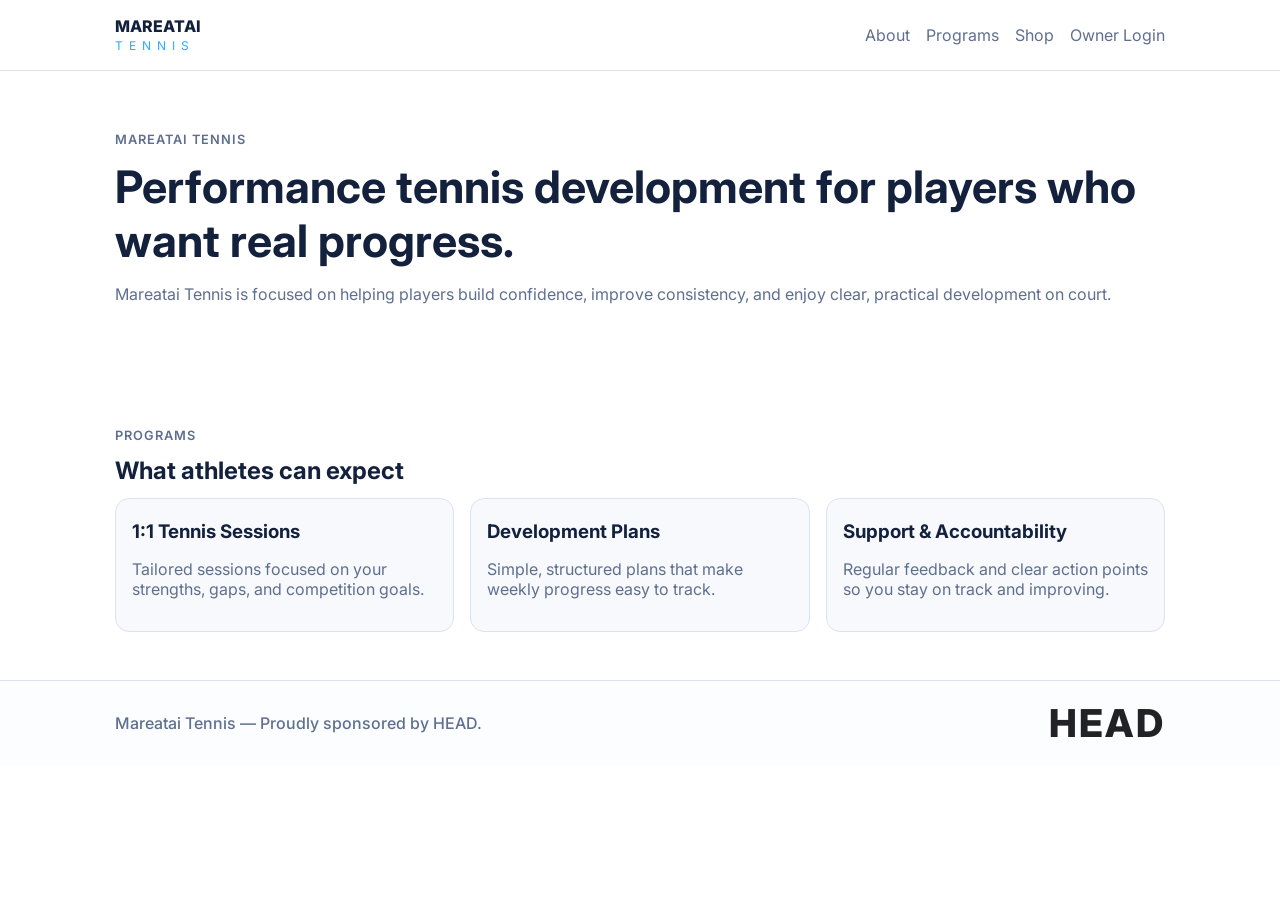
==== commit 25a51653: "Replace coaching branding references with Mareatai Tennis" ====
--- a/index.html
+++ b/index.html
@@ -3,11 +3,7 @@
   <head>
     <meta charset="UTF-8" />
     <meta name="viewport" content="width=device-width, initial-scale=1.0" />
-    <meta
-      name="description"
-      content="Learn about Kimberley Jones, qualified tennis coach at Maraetai Tennis Club, and book junior tennis coaching for beginner, interclub, and tournament players."
-    />
-    <title>About Kim | Kim Jones Coaching</title>
+    <title>Mareatai Tennis</title>
     <link rel="preconnect" href="https://fonts.googleapis.com" />
     <link rel="preconnect" href="https://fonts.gstatic.com" crossorigin />
     <link
@@ -18,269 +14,66 @@
   </head>
   <body>
     <header class="site-header">
-      <nav class="container nav" aria-label="Primary navigation">
-        <a href="index.html" class="brand" aria-label="Kim Jones Coaching home">
-          <span class="brand-main">KIM JONES</span>
-          <span class="brand-sub">COACHING</span>
+      <nav class="container nav">
+        <a href="#" class="brand" aria-label="Mareatai Tennis home">
+          <span class="brand-main">MAREATAI</span>
+          <span class="brand-sub">TENNIS</span>
         </a>
-        <button class="menu-toggle" type="button" aria-label="Open menu" aria-controls="primary-nav" aria-expanded="false" data-menu-toggle>
-          <span></span>
-          <span></span>
-          <span></span>
-        </button>
-        <div class="nav-links" id="primary-nav" data-nav-links>
+        <div class="nav-links">
           <a href="#about">About</a>
-          <a href="#philosophy">Philosophy</a>
-          <a href="#programmes">Programmes</a>
-          <a href="#contact">Contact</a>
+          <a href="#coaching">Programs</a>
           <a href="shop.html">Shop</a>
-          <a href="account.html" data-auth-public>Login</a>
-          <a href="account.html?mode=signup" data-auth-public>Create Account</a>
-          <a href="account.html" data-auth-private hidden>My Account</a>
-          <button class="nav-button" type="button" data-sign-out hidden>Sign Out</button>
+          <a href="owner.html">Owner Login</a>
         </div>
       </nav>
     </header>
 
     <main>
-      <section class="hero about-hero" id="about">
+      <section class="hero" id="about">
         <div class="container hero-grid">
           <div class="hero-copy">
-            <p class="eyebrow">Maraetai Tennis Club</p>
-            <h1>Junior tennis coaching that builds skill, confidence, and love for the game.</h1>
+            <p class="eyebrow">Mareatai Tennis</p>
+            <h1>Performance tennis development for players who want real progress.</h1>
             <p>
-              Kimberley Jones is a qualified tennis coach passionate about helping young players grow both on and off the court.
-              Through coaching, competition, and community connection, Kim creates a positive environment where players can develop
-              skills, friendships, resilience, and a lifelong love of sport.
-            </p>
-            <div class="hero-actions">
-              <a class="btn btn-primary" href="mailto:kimjonescoaching@outlook.com?subject=Coaching%20booking%20enquiry">Book Coaching</a>
-              <a class="btn btn-secondary" href="#contact">Get In Touch</a>
-            </div>
-            <dl class="trust-strip" aria-label="Programme highlights">
-              <div>
-                <dt>120+</dt>
-                <dd>junior players</dd>
-              </div>
-              <div>
-                <dt>TNZ L1</dt>
-                <dd>qualified coach</dd>
-              </div>
-              <div>
-                <dt>All ages</dt>
-                <dd>beginner to tournament</dd>
-              </div>
-            </dl>
-          </div>
-          <div class="kim-photo-panel" aria-label="Professional photo space for Kim">
-            <div class="kim-photo-placeholder">
-              <span>Kim photo</span>
-            </div>
-            <div class="photo-caption">
-              <strong>Kimberley Jones</strong>
-              <span>Qualified tennis coach and junior programme lead</span>
-            </div>
-          </div>
-        </div>
-      </section>
-
-      <section class="section intro-section">
-        <div class="container split-section">
-          <div class="section-head">
-            <p class="eyebrow">About Kim</p>
-            <h2>Warm, structured coaching for every stage of junior development.</h2>
-          </div>
-          <div class="rich-copy">
-            <p>
-              Based at Maraetai Tennis Club, Kim works with junior players of all ages and abilities - from complete beginners
-              through to competitive interclub and tournament players.
-            </p>
-            <p>
-              With a strong background in sport, science, and nutrition, Kim takes a holistic approach to coaching that focuses
-              not only on technical development, but also confidence, enjoyment, resilience, and long-term participation in sport.
+              Mareatai Tennis is focused on helping players build confidence, improve consistency, and enjoy clear, practical development on court.
             </p>
           </div>
         </div>
       </section>
 
-      <section class="section philosophy-section" id="philosophy">
-        <div class="container">
-          <div class="section-head centered">
-            <p class="eyebrow">Coaching Philosophy</p>
-            <h2>The best results come when players feel ready to grow.</h2>
-            <p>
-              Every session is designed to be engaging, structured, and encouraging while building strong technical and tactical foundations.
-            </p>
-          </div>
-          <div class="pill-grid" aria-label="What players feel through Kim's coaching">
-            <span>Supported</span>
-            <span>Confident</span>
-            <span>Challenged appropriately</span>
-            <span>Excited to improve</span>
-            <span>Connected to their club and teammates</span>
-          </div>
-        </div>
-      </section>
-
-      <section class="section" id="programmes">
+      <section class="section" id="coaching">
         <div class="container">
           <div class="section-head">
-            <p class="eyebrow">Programmes</p>
-            <h2>Clear pathways from first rallies to competition.</h2>
+            <p class="eyebrow">Programs</p>
+            <h2>What athletes can expect</h2>
           </div>
-          <div class="cards programme-grid">
-            <article class="product-card feature-card">
-              <span class="card-number">01</span>
-              <h3>Junior Group Coaching</h3>
-              <p>Weekly sessions for young players to build fundamentals, confidence, friendships, and match-ready habits.</p>
+          <div class="cards three-col">
+            <article class="product-card">
+              <h3>1:1 Tennis Sessions</h3>
+              <p>Tailored sessions focused on your strengths, gaps, and competition goals.</p>
             </article>
-            <article class="product-card feature-card">
-              <span class="card-number">02</span>
-              <h3>Private Lessons</h3>
-              <p>Focused coaching for players who need personalised technical, tactical, or confidence support.</p>
+            <article class="product-card">
+              <h3>Development Plans</h3>
+              <p>Simple, structured plans that make weekly progress easy to track.</p>
             </article>
-            <article class="product-card feature-card">
-              <span class="card-number">03</span>
-              <h3>Holiday Programmes</h3>
-              <p>Fun, structured tennis blocks that keep players active, connected, and improving during school breaks.</p>
-            </article>
-            <article class="product-card feature-card">
-              <span class="card-number">04</span>
-              <h3>Interclub Pathways</h3>
-              <p>Support for junior players moving into interclub, local competition, and tournament environments.</p>
+            <article class="product-card">
+              <h3>Support & Accountability</h3>
+              <p>Regular feedback and clear action points so you stay on track and improving.</p>
             </article>
           </div>
         </div>
       </section>
 
-      <section class="section alt" id="experience">
-        <div class="container experience-layout">
-          <div>
-            <p class="eyebrow">Coaching Experience</p>
-            <h2>Junior Programme Lead - Cockle Bay Tennis Club</h2>
-            <p>
-              Kim leads and manages a rapidly growing junior tennis programme with more than 120 active junior players.
-            </p>
-          </div>
-          <div class="check-list">
-            <p>Delivers weekly junior group coaching</p>
-            <p>Provides private lessons and school holiday programmes</p>
-            <p>Organises and runs junior tournaments</p>
-            <p>Supports junior interclub development pathways</p>
-            <p>Focuses on confidence, enjoyment, and long-term player development</p>
-            <p>Maintains strong relationships with families and the local community</p>
-          </div>
-        </div>
-      </section>
+      
 
-      <section class="section credentials-section" id="qualifications">
-        <div class="container credentials-grid">
-          <div>
-            <div class="section-head">
-              <p class="eyebrow">Education & Qualifications</p>
-              <h2>Sport, science, nutrition, and tennis coaching expertise.</h2>
-            </div>
-            <div class="credential-list">
-              <p>Bachelor of Sport and Recreation</p>
-              <p>Graduate Certificate in Chemistry</p>
-              <p>Postgraduate Diploma in Human Nutrition</p>
-              <p>Tennis New Zealand Level 1 Coaching Qualification</p>
-            </div>
-          </div>
-          <aside class="qualification-panel">
-            <p class="eyebrow">Additional Sporting Experience</p>
-            <h3>High-performance environment exposure</h3>
-            <p>
-              Kim has experience coaching within high-performance sporting environments through involvement with Netball Counties
-              Manukau as both a netball coach and high-performance intern.
-            </p>
-            <div class="mini-tags">
-              <span>Athlete development</span>
-              <span>Performance pathways</span>
-              <span>Team culture</span>
-              <span>Programme structure</span>
-              <span>Player wellbeing</span>
-            </div>
-          </aside>
-        </div>
-      </section>
+      
 
-      <section class="section achievements-section" id="achievements">
-        <div class="container achievement-layout">
-          <div class="section-head">
-            <p class="eyebrow">Playing Background</p>
-            <h2>Current match-play experience brought into every session.</h2>
-          </div>
-          <div class="achievement-stack">
-            <article class="achievement-item">
-              <span>Active</span>
-              <p>Interclub and local competition player</p>
-            </article>
-            <article class="achievement-item">
-              <span>Regular</span>
-              <p>Masters tennis competitor</p>
-            </article>
-            <article class="achievement-item highlight">
-              <span>2025</span>
-              <p>Winner - Division 1 Mixed Doubles Tournament, Tauranga</p>
-            </article>
-          </div>
-        </div>
-      </section>
-
-      <section class="section impact-section">
-        <div class="container impact-grid">
-          <div class="section-head">
-            <p class="eyebrow">Community Impact</p>
-            <h2>Helping grassroots tennis feel welcoming, organised, and rewarding.</h2>
-          </div>
-          <div class="impact-metrics">
-            <article>
-              <strong>120+</strong>
-              <span>junior players actively participating</span>
-            </article>
-            <article>
-              <strong>Growth</strong>
-              <span>strong programme growth and player retention</span>
-            </article>
-            <article>
-              <strong>Pathways</strong>
-              <span>structured progression from beginner to competition</span>
-            </article>
-            <article>
-              <strong>Trust</strong>
-              <span>positive reputation within the local community</span>
-            </article>
-          </div>
-        </div>
-      </section>
-
-      <section class="section contact-section" id="contact">
-        <div class="container contact-panel">
-          <div>
-            <p class="eyebrow">Book Coaching</p>
-            <h2>Ready to help your player take the next step?</h2>
-            <p>
-              Contact Kim to discuss junior coaching, private lessons, holiday programmes, or the right pathway for your child.
-            </p>
-          </div>
-          <div class="contact-actions">
-            <a class="btn btn-primary" href="mailto:kimjonescoaching@outlook.com?subject=Coaching%20booking%20enquiry">Book Coaching</a>
-            <a class="btn btn-secondary" href="tel:0211737655">Call Kim</a>
-            <div class="contact-details" aria-label="Contact information">
-              <p><strong>Kimberley Jones</strong></p>
-              <p><a href="tel:0211737655">021 173 7655</a></p>
-              <p><a href="mailto:kimjonescoaching@outlook.com">kimjonescoaching@outlook.com</a></p>
-              <p>Maraetai Tennis Club</p>
-            </div>
-          </div>
-        </div>
-      </section>
+      
     </main>
 
     <footer class="site-footer">
       <div class="container footer-inner">
-        <p class="footer-copy">Kim Jones Coaching - Proudly sponsored by HEAD.</p>
+        <p class="footer-copy">Mareatai Tennis — Proudly sponsored by HEAD.</p>
         <a class="head-link" href="https://www.head.com/en_NZ/" target="_blank" rel="noopener noreferrer" aria-label="Visit HEAD New Zealand website">
           <span class="head-logo" aria-hidden="true">HEAD</span>
         </a>
--- a/styles.css
+++ b/styles.css
@@ -1,380 +1,61 @@
 :root {
   --bg: #ffffff;
   --surface: #f7f9fc;
-  --surface-strong: #eef6ff;
   --text: #13213d;
   --muted: #5f6f8f;
   --primary: #27adff;
-  --primary-dark: #147cc2;
-  --accent: #27adff;
-  --sky: #e9f5ff;
   --border: #dbe3f1;
-  --shadow: 0 18px 50px rgba(19, 33, 61, 0.12);
   --radius: 14px;
 }
 
 * { box-sizing: border-box; }
-[hidden] { display: none !important; }
-html { scroll-behavior: smooth; }
-body {
-  margin: 0;
-  font-family: "Inter", sans-serif;
-  color: var(--text);
-  background: var(--bg);
-  line-height: 1.6;
-}
-a { color: inherit; }
-.container { width: min(1120px, 92%); margin: 0 auto; }
+body { margin: 0; font-family: "Inter", sans-serif; color: var(--text); background: var(--bg); }
+.container { width: min(1050px, 92%); margin: 0 auto; }
 
-.site-header {
-  position: sticky;
-  top: 0;
-  z-index: 20;
-  backdrop-filter: blur(14px);
-  background: rgba(255, 255, 255, 0.94);
-  border-bottom: 1px solid var(--border);
-}
-.nav {
-  min-height: 72px;
-  display: flex;
-  align-items: center;
-  justify-content: space-between;
-  gap: 1rem;
-}
-.brand { text-decoration: none; color: var(--text); display: grid; line-height: 1; flex: 0 0 auto; }
-.brand-main { font-weight: 800; letter-spacing: 0.04em; }
+.site-header { position: sticky; top: 0; backdrop-filter: blur(10px); background: rgba(255,255,255,0.95); border-bottom: 1px solid var(--border); }
+.nav { min-height: 70px; display: flex; align-items: center; justify-content: space-between; gap: 1rem; }
+.brand { text-decoration: none; color: var(--text); display: grid; line-height: 1; }
+.brand-main { font-weight: 800; }
 .brand-sub { color: var(--primary); letter-spacing: 6px; font-size: 0.75rem; margin-top: 0.35rem; }
-.nav-links { display: flex; align-items: center; gap: 1rem; }
-.nav-links a { color: var(--muted); text-decoration: none; font-size: 0.95rem; font-weight: 600; transition: color 180ms ease; }
-.nav-button { border: 0; background: transparent; color: var(--muted); cursor: pointer; font: inherit; padding: 0; font-weight: 600; }
-.nav-button:hover, .nav-links a:hover { color: var(--primary-dark); }
-.menu-toggle {
-  display: none;
-  width: 42px;
-  height: 42px;
-  border: 1px solid var(--border);
-  border-radius: 12px;
-  background: #fff;
-  cursor: pointer;
-  place-items: center;
-  padding: 0.65rem;
-}
-.menu-toggle span { display: block; width: 18px; height: 2px; background: var(--text); margin: 2px auto; border-radius: 999px; }
+.nav-links { display: flex; gap: 1rem; }
+.nav-links a { color: var(--muted); text-decoration: none; }
 
-.hero, .section { padding: clamp(3.25rem, 7vw, 6rem) 0; }
+.hero, .section { padding: 3rem 0; }
 .hero-copy p, .section p { color: var(--muted); }
-.eyebrow {
-  margin: 0 0 0.65rem;
-  color: var(--primary);
-  font-size: 0.78rem;
-  letter-spacing: 0.12em;
-  text-transform: uppercase;
-  font-weight: 800;
-}
-h1, h2, h3 { line-height: 1.08; letter-spacing: 0; }
-h1 { font-size: clamp(2rem, 4vw, 3.2rem); margin: 0.3rem 0 1rem; }
-h2 { font-size: clamp(1.75rem, 3.2vw, 3rem); margin: 0.2rem 0 1rem; }
-h3 { font-size: 1.2rem; margin: 0.3rem 0 0.75rem; }
-
-.about-hero {
-  position: relative;
-  overflow: hidden;
-  background:
-    linear-gradient(120deg, rgba(233, 245, 255, 0.96), rgba(247, 249, 252, 0.86) 44%, rgba(39, 173, 255, 0.1)),
-    repeating-linear-gradient(90deg, rgba(39, 173, 255, 0.08) 0 1px, transparent 1px 98px);
-}
-.about-hero::after {
-  content: "";
-  position: absolute;
-  inset: auto 0 0 auto;
-  width: 38%;
-  height: 42%;
-  border-top: 2px solid rgba(39, 173, 255, 0.2);
-  border-left: 2px solid rgba(39, 173, 255, 0.16);
-  pointer-events: none;
-}
-.hero-grid {
-  position: relative;
-  z-index: 1;
-  display: grid;
-  grid-template-columns: minmax(0, 1.08fr) minmax(300px, 0.82fr);
-  gap: clamp(2rem, 6vw, 5rem);
-  align-items: center;
-}
-.hero-copy > p:not(.eyebrow) { max-width: 680px; font-size: 1.08rem; }
-.about-hero h1 { font-size: clamp(2.35rem, 5vw, 4.8rem); max-width: 11ch; }
-.hero-actions { display: flex; flex-wrap: wrap; gap: 0.8rem; margin: 1.6rem 0 1.8rem; }
-.trust-strip {
-  display: grid;
-  grid-template-columns: repeat(3, minmax(0, 1fr));
-  gap: 0.75rem;
-  max-width: 680px;
-  margin: 0;
-}
-.trust-strip div {
-  padding: 0.9rem;
-  border: 1px solid rgba(39, 173, 255, 0.18);
-  border-radius: var(--radius);
-  background: rgba(255, 255, 255, 0.72);
-}
-.trust-strip dt { font-weight: 800; font-size: 1.15rem; }
-.trust-strip dd { margin: 0.1rem 0 0; color: var(--muted); font-size: 0.9rem; }
-
-.kim-photo-panel {
-  align-self: stretch;
-  min-height: 520px;
-  border-radius: 28px;
-  padding: 0.9rem;
-  background: #fff;
-  border: 1px solid rgba(39, 173, 255, 0.18);
-  box-shadow: var(--shadow);
-  transition: transform 220ms ease, box-shadow 220ms ease;
-}
-.kim-photo-panel:hover { transform: translateY(-5px); box-shadow: 0 22px 60px rgba(19, 33, 61, 0.16); }
-.kim-photo-placeholder {
-  min-height: 430px;
-  height: calc(100% - 78px);
-  display: grid;
-  place-items: center;
-  border-radius: 20px;
-  border: 1px dashed rgba(39, 173, 255, 0.45);
-  background:
-    linear-gradient(135deg, rgba(39, 173, 255, 0.12), rgba(233, 245, 255, 0.7)),
-    repeating-linear-gradient(45deg, rgba(255, 255, 255, 0.65) 0 12px, rgba(255, 255, 255, 0.2) 12px 24px);
-  color: var(--primary-dark);
-  font-weight: 800;
-  text-transform: uppercase;
-  letter-spacing: 0.1em;
-}
-.photo-caption { display: grid; gap: 0.1rem; padding: 1rem 0.3rem 0.15rem; }
-.photo-caption span { color: var(--muted); font-size: 0.94rem; }
-
-.section-head { max-width: 720px; }
-.section-head.centered { margin: 0 auto 2rem; text-align: center; }
-.section-head.centered p:not(.eyebrow) { margin-inline: auto; max-width: 660px; }
-.split-section {
-  display: grid;
-  grid-template-columns: 0.85fr 1.15fr;
-  gap: clamp(1.5rem, 5vw, 4rem);
-  align-items: start;
-}
-.rich-copy {
-  border-left: 3px solid var(--accent);
-  padding-left: 1.4rem;
-  font-size: 1.03rem;
-}
-.rich-copy p:first-child { margin-top: 0; }
-
-.philosophy-section { background: #fbfdff; }
-.pill-grid {
-  display: flex;
-  flex-wrap: wrap;
-  justify-content: center;
-  gap: 0.75rem;
-}
-.pill-grid span, .mini-tags span {
-  border: 1px solid rgba(39, 173, 255, 0.18);
-  border-radius: 999px;
-  background: #fff;
-  color: var(--text);
-  padding: 0.7rem 0.95rem;
-  font-weight: 700;
-  box-shadow: 0 8px 20px rgba(19, 33, 61, 0.06);
-}
-
-.cards { display: grid; gap: 1rem; }
-.three-col { grid-template-columns: repeat(3, minmax(0, 1fr)); }
-.programme-grid { grid-template-columns: repeat(4, minmax(0, 1fr)); }
-.product-card, .cart-summary, .cart-items, .cart-item, .owner-add-form, .owner-products, .auth-card, .dashboard-card {
-  background: var(--surface);
-  border: 1px solid var(--border);
-  border-radius: var(--radius);
-}
-.product-card {
-  padding: 1rem;
-  transition: transform 180ms ease, box-shadow 180ms ease, border-color 180ms ease;
-}
-.product-card:hover {
-  transform: translateY(-4px);
-  border-color: rgba(39, 173, 255, 0.32);
-  box-shadow: 0 16px 32px rgba(19, 33, 61, 0.1);
-}
-.feature-card { min-height: 245px; display: flex; flex-direction: column; }
-.card-number {
-  width: 42px;
-  height: 42px;
-  display: grid;
-  place-items: center;
-  border-radius: 50%;
-  background: var(--text);
-  color: #fff;
-  font-weight: 800;
-  margin-bottom: 1.1rem;
-}
-
-.alt {
-  background:
-    linear-gradient(100deg, rgba(238, 246, 255, 0.95), rgba(247, 249, 252, 0.72)),
-    linear-gradient(#fff, #fff);
-}
-.experience-layout, .credentials-grid, .achievement-layout, .impact-grid, .contact-panel {
-  display: grid;
-  grid-template-columns: 0.9fr 1.1fr;
-  gap: clamp(1.5rem, 5vw, 4rem);
-  align-items: start;
-}
-.check-list, .credential-list {
-  display: grid;
-  gap: 0.75rem;
-}
-.check-list p, .credential-list p {
-  position: relative;
-  margin: 0;
-  padding: 0.9rem 1rem 0.9rem 2.6rem;
-  background: #fff;
-  border: 1px solid var(--border);
-  border-radius: 12px;
-  color: var(--text);
-  font-weight: 650;
-}
-.check-list p::before, .credential-list p::before {
-  content: "";
-  position: absolute;
-  left: 1rem;
-  top: 1.2rem;
-  width: 0.55rem;
-  height: 0.55rem;
-  border-radius: 50%;
-  background: var(--accent);
-  box-shadow: 0 0 0 4px rgba(39, 173, 255, 0.18);
-}
-.qualification-panel {
-  padding: clamp(1.3rem, 3vw, 2rem);
-  background: var(--text);
-  color: #fff;
-  border-radius: 20px;
-  box-shadow: var(--shadow);
-}
-.qualification-panel p { color: rgba(255, 255, 255, 0.75); }
-.qualification-panel .eyebrow { color: var(--accent); }
-.mini-tags { display: flex; flex-wrap: wrap; gap: 0.55rem; margin-top: 1.3rem; }
-.mini-tags span {
-  background: rgba(255, 255, 255, 0.1);
-  color: #fff;
-  border-color: rgba(255, 255, 255, 0.16);
-  box-shadow: none;
-  font-size: 0.88rem;
-}
-
-.achievements-section { background: #fff; }
-.achievement-stack { display: grid; gap: 0.8rem; }
-.achievement-item {
-  display: grid;
-  grid-template-columns: 92px 1fr;
-  gap: 1rem;
-  align-items: center;
-  padding: 1rem;
-  border: 1px solid var(--border);
-  border-radius: var(--radius);
-  background: var(--surface);
-}
-.achievement-item span {
-  display: grid;
-  place-items: center;
-  min-height: 54px;
-  border-radius: 12px;
-  background: #fff;
-  color: var(--primary-dark);
-  font-weight: 800;
-}
-.achievement-item p { margin: 0; color: var(--text); font-weight: 700; }
-.achievement-item.highlight { background: #13213d; border-color: #13213d; }
-.achievement-item.highlight p { color: #fff; }
-.achievement-item.highlight span { background: var(--accent); color: var(--text); }
-
-.impact-section {
-  background:
-    linear-gradient(180deg, rgba(247, 249, 252, 0.88), rgba(255, 255, 255, 0.95)),
-    repeating-linear-gradient(0deg, rgba(39, 173, 255, 0.06) 0 1px, transparent 1px 80px);
-}
-.impact-metrics {
-  display: grid;
-  grid-template-columns: repeat(2, minmax(0, 1fr));
-  gap: 1rem;
-}
-.impact-metrics article {
-  min-height: 150px;
-  display: flex;
-  flex-direction: column;
-  justify-content: space-between;
-  padding: 1.2rem;
-  border: 1px solid rgba(39, 173, 255, 0.18);
-  border-radius: var(--radius);
-  background: rgba(255, 255, 255, 0.82);
-}
-.impact-metrics strong { font-size: clamp(1.5rem, 3vw, 2.4rem); line-height: 1; }
-.impact-metrics span { color: var(--muted); font-weight: 650; }
-
-.contact-section { padding-top: 2rem; }
-.contact-panel {
-  grid-template-columns: 1fr 0.72fr;
-  align-items: center;
-  padding: clamp(1.4rem, 4vw, 3rem);
-  border-radius: 24px;
-  background: linear-gradient(135deg, #13213d, #176fa8);
-  color: #fff;
-  box-shadow: var(--shadow);
-}
-.contact-panel p { color: rgba(255, 255, 255, 0.78); }
-.contact-panel .eyebrow { color: var(--accent); }
-.contact-actions { display: flex; flex-wrap: wrap; gap: 0.75rem; justify-content: flex-end; }
-.contact-details {
-  flex-basis: 100%;
-  display: grid;
-  gap: 0.2rem;
-  margin-top: 0.8rem;
-  padding-top: 1rem;
-  border-top: 1px solid rgba(255, 255, 255, 0.18);
-  text-align: right;
-}
-.contact-details p { margin: 0; }
-.contact-details a { color: #fff; text-decoration: none; }
-.contact-details a:hover { text-decoration: underline; }
+.eyebrow { color: var(--primary); font-size: 0.8rem; letter-spacing: 0.08em; text-transform: uppercase; font-weight: 600; }
+h1 { font-size: clamp(1.8rem, 4vw, 2.8rem); margin: 0.3rem 0 0.8rem; }
+h2, h3 { margin: 0.3rem 0 0.8rem; }
 
 .shop-categories { display: grid; gap: 2rem; }
 .shop-toolbar { display: flex; align-items: center; gap: 0.7rem; margin: 0.5rem 0 1rem; }
 .shop-filter-label { font-weight: 600; color: var(--text); }
 .shop-filter-select { min-width: 220px; border: 1px solid var(--border); border-radius: 10px; background: #fff; color: var(--text); padding: 0.55rem 0.7rem; }
+
 .category-section { display: grid; gap: 1rem; }
 .category-title { margin: 0; font-size: 1.2rem; }
+
+.cards { display: grid; gap: 1rem; }
+.three-col { grid-template-columns: repeat(3, minmax(0, 1fr)); }
+.product-card, .cart-summary, .cart-items, .cart-item, .owner-add-form, .owner-products, .owner-login-form {
+  background: var(--surface); border: 1px solid var(--border); border-radius: var(--radius);
+}
+.product-card { padding: 1rem; }
 .price { font-weight: 700; color: var(--text) !important; }
 .old-price { margin: 0; text-decoration: line-through; color: var(--muted) !important; font-size: 0.92rem; }
 .price-wrap { display: grid; gap: 0.15rem; margin-bottom: 0.5rem; }
 .discount-badge { display: inline-block; background: #e8f7ee; color: #1a8a43; border: 1px solid #bce8cd; border-radius: 999px; font-size: 0.75rem; padding: 0.1rem 0.45rem; vertical-align: middle; }
+
 .product-image-wrap { margin-bottom: 0.7rem; }
 .product-image { width: 100%; height: 180px; object-fit: contain; border-radius: 10px; border: 1px solid var(--border); background: #fff; }
 .product-image-placeholder { display: grid; place-items: center; color: var(--muted); font-size: 0.9rem; }
 .owner-thumb { margin-top: 0.5rem; width: 90px; height: 90px; object-fit: contain; border-radius: 8px; border: 1px solid var(--border); }
 
-.btn {
-  display: inline-flex;
-  align-items: center;
-  justify-content: center;
-  min-height: 44px;
-  border: 0;
-  border-radius: 999px;
-  padding: 0.74rem 1.08rem;
-  font-weight: 800;
-  text-decoration: none;
-  cursor: pointer;
-  transition: transform 180ms ease, box-shadow 180ms ease, background 180ms ease;
-}
-.btn:hover { transform: translateY(-2px); }
-.btn-primary { background: var(--primary); color: #041325; box-shadow: 0 10px 24px rgba(39, 173, 255, 0.3); }
-.btn-primary:hover { background: #159de8; }
-.btn-secondary { background: rgba(255, 255, 255, 0.82); color: var(--text); border: 1px solid var(--border); }
+.btn { border: 0; border-radius: 999px; padding: 0.68rem 1rem; font-weight: 600; cursor: pointer; }
+.btn-primary { background: var(--primary); color: #041325; }
+.btn-secondary { background: transparent; color: var(--text); border: 1px solid var(--border); }
 .full { width: 100%; margin-top: 0.7rem; }
 
+.alt { background: #f2f6fc; }
 .cart-layout { display: grid; grid-template-columns: 1.35fr 0.65fr; gap: 1rem; }
 .cart-items { padding: 1rem; min-height: 170px; }
 .empty-cart { margin: 0; color: var(--muted); }
@@ -383,23 +64,19 @@
 .cart-item p { color: var(--muted); }
 .qty-controls { display: flex; align-items: center; gap: 0.6rem; }
 .qty-btn { width: 30px; height: 30px; border-radius: 50%; border: 1px solid var(--border); background: transparent; color: var(--text); cursor: pointer; }
+
 .cart-summary { padding: 1rem; height: fit-content; }
 .summary-row { display: flex; justify-content: space-between; margin: 0.5rem 0; color: var(--muted); }
 .summary-row.total { color: var(--text); font-weight: 700; border-top: 1px solid var(--border); padding-top: 0.6rem; }
 
-input[type="url"], input[type="text"], input[type="email"], input[type="tel"], input[type="number"], input[type="password"], select {
-  width: 100%;
-  margin-top: 0.4rem;
-  border: 1px solid var(--border);
-  border-radius: 10px;
-  background: #ffffff;
-  color: var(--text);
-  padding: 0.6rem 0.7rem;
+input[type="url"], input[type="text"], input[type="number"], input[type="password"], select {
+  width: 100%; margin-top: 0.4rem; border: 1px solid var(--border); border-radius: 10px; background: #ffffff; color: var(--text); padding: 0.6rem 0.7rem;
 }
 .helper-text { font-size: 0.82rem; color: var(--muted); margin: 0.45rem 0; }
 .owner-meta { font-size: 0.84rem; color: var(--muted); margin-top: 0.2rem !important; }
+
 .owner-wrap { display: grid; gap: 1rem; }
-.owner-add-form, .owner-products { padding: 1rem; }
+.owner-login-form, .owner-add-form, .owner-products { padding: 1rem; }
 .owner-add-form { display: grid; gap: 0.6rem; }
 .owner-products { display: grid; gap: 0.8rem; }
 .owner-product-row { display: flex; justify-content: space-between; align-items: center; border: 1px solid var(--border); border-radius: 10px; padding: 0.8rem; background: #fff; gap: 0.8rem; }
@@ -407,20 +84,6 @@
 .owner-row-actions { display: grid; gap: 0.4rem; width: 180px; }
 .category-add-row { display: grid; grid-template-columns: 1fr auto; gap: 0.6rem; align-items: end; }
 
-.account-grid { display: grid; grid-template-columns: 0.9fr 1.1fr; gap: 1.5rem; align-items: start; }
-.account-copy p, .account-area p { color: var(--muted); }
-.auth-card, .dashboard-card { padding: 1.2rem; }
-.mode-switch { display: grid; grid-template-columns: 1fr 1fr; background: #eef4fb; border: 1px solid var(--border); border-radius: 12px; padding: 0.25rem; margin-bottom: 1rem; }
-.mode-switch button { border: 0; border-radius: 10px; background: transparent; color: var(--muted); padding: 0.65rem 0.7rem; cursor: pointer; font: inherit; font-weight: 600; }
-.mode-switch button.active { background: var(--primary); color: #ffffff; }
-.auth-form { display: grid; gap: 0.95rem; margin-top: 1rem; }
-.auth-form label { display: grid; gap: 0.35rem; color: var(--text); font-weight: 600; }
-.auth-form input:focus { outline: 2px solid rgba(39, 173, 255, 0.35); border-color: var(--primary); }
-.muted, .form-message { color: var(--muted); }
-.form-message { min-height: 1.4rem; margin: 0; }
-.form-message[data-tone="success"] { color: #177a3a; }
-.form-message[data-tone="error"] { color: #b42318; }
-.dashboard-grid { display: grid; grid-template-columns: 1.2fr repeat(2, minmax(0, 0.9fr)); gap: 1rem; align-items: stretch; }
 
 .site-footer { border-top: 1px solid var(--border); background: #fbfdff; }
 .footer-inner { min-height: 84px; display: flex; align-items: center; justify-content: space-between; gap: 1rem; }
@@ -428,53 +91,9 @@
 .head-link { text-decoration: none; }
 .head-logo { font-size: clamp(2rem, 4vw, 2.4rem); letter-spacing: 0.06em; font-weight: 800; color: #222126; line-height: 1; }
 
-@media (prefers-reduced-motion: reduce) {
-  html { scroll-behavior: auto; }
-  *, *::before, *::after { transition: none !important; }
-}
-
-@media (max-width: 980px) {
-  .hero-grid, .split-section, .experience-layout, .credentials-grid, .achievement-layout, .impact-grid, .contact-panel,
-  .cart-layout, .owner-product-row, .account-grid, .dashboard-grid {
-    grid-template-columns: 1fr;
-    display: grid;
-  }
-  .about-hero h1 { max-width: 13ch; }
-  .programme-grid, .three-col { grid-template-columns: repeat(2, minmax(0, 1fr)); }
-  .kim-photo-panel { min-height: auto; transform: none; }
-  .kim-photo-placeholder { min-height: 380px; }
-  .contact-actions, .contact-details { justify-content: flex-start; text-align: left; }
+@media (max-width: 900px) {
+  .nav-links { display: none; }
+  .three-col, .cart-layout, .owner-product-row { grid-template-columns: 1fr; display: grid; }
   .owner-row-actions { width: 100%; }
-}
-
-@media (max-width: 760px) {
-  .nav { min-height: 68px; }
-  .menu-toggle { display: grid; }
-  .nav-links {
-    position: absolute;
-    top: calc(100% + 1px);
-    left: 0;
-    right: 0;
-    display: none;
-    flex-direction: column;
-    align-items: stretch;
-    gap: 0;
-    padding: 0.5rem 4%;
-    background: rgba(255, 255, 255, 0.98);
-    border-bottom: 1px solid var(--border);
-    box-shadow: 0 18px 30px rgba(19, 33, 61, 0.08);
-  }
-  .nav-links.open { display: flex; }
-  .nav-links a, .nav-button { padding: 0.85rem 0; text-align: left; border-bottom: 1px solid rgba(219, 227, 241, 0.7); }
-  .hero, .section { padding: 3.1rem 0; }
-  .about-hero { padding-top: 2.4rem; }
-  .trust-strip, .programme-grid, .three-col, .impact-metrics { grid-template-columns: 1fr; }
-  .hero-actions .btn, .contact-actions .btn { width: 100%; }
-  .about-hero::after { display: none; }
-  .kim-photo-placeholder { min-height: 310px; }
-  .rich-copy { padding-left: 1rem; }
-  .shop-toolbar { display: grid; align-items: stretch; }
-  .achievement-item { grid-template-columns: 1fr; }
-  .category-add-row { grid-template-columns: 1fr; }
   .footer-inner { flex-direction: column; justify-content: center; padding: 0.9rem 0; text-align: center; }
 }
